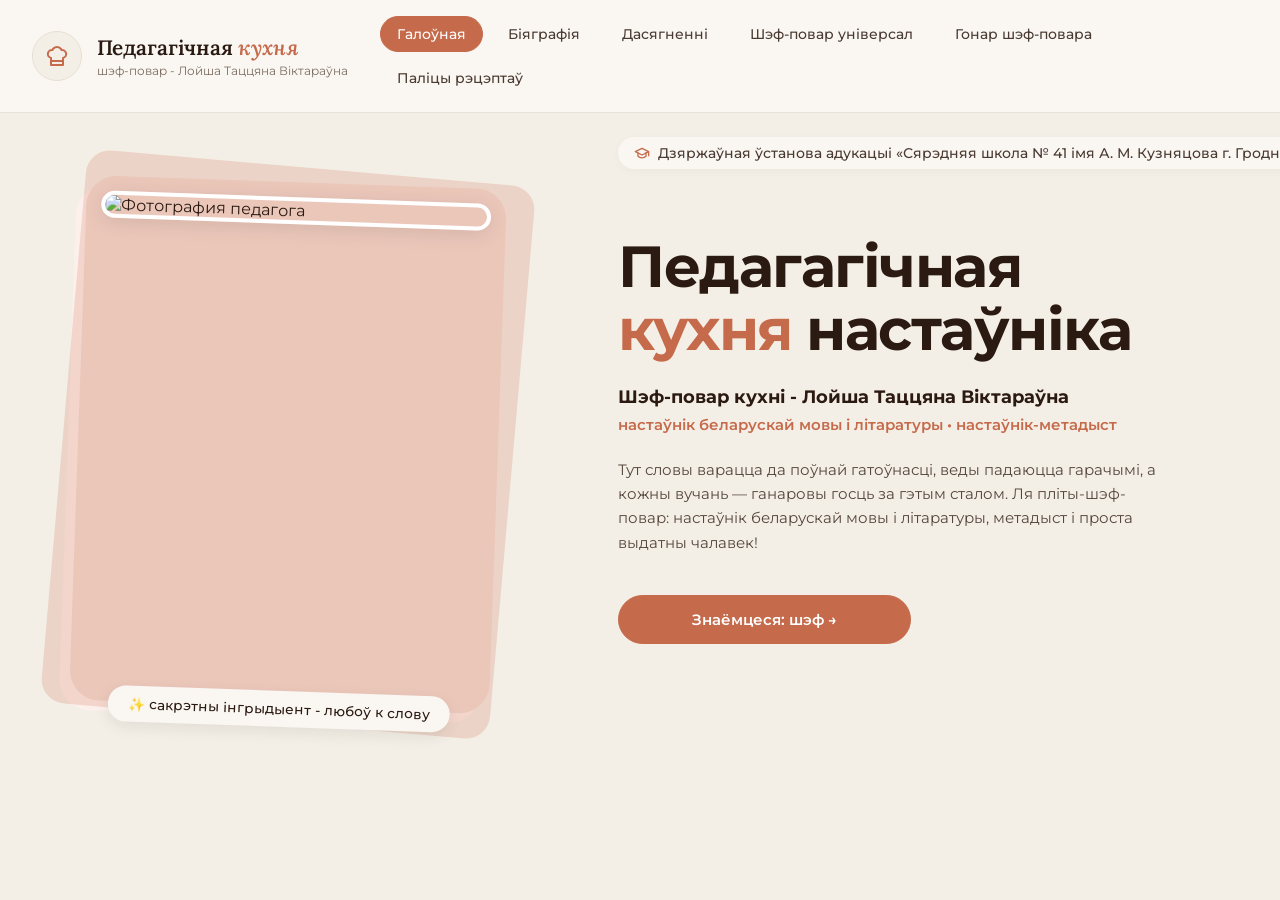
==== index.html @ 25e2b558 "Add files via upload" ====
<!DOCTYPE html>
<html lang="be">

<head>
    <meta charset="UTF-8">
    <meta name="viewport" content="width=device-width, initial-scale=1.0">
    <title>Педагагічная кухня</title>
    <link rel="stylesheet" href="style.css">
</head>

<body>

    <div class="box">

        <!-- Шапка -->
        <header class="top">
            <div class="name">
                <!-- Блок логотипа и заголовка -->
                <div class="brand">
                    <div class="logo-icon">
                        <svg width="24" height="24" viewBox="0 0 24 24" fill="none" stroke="#c56a4b" stroke-width="2"
                            stroke-linecap="round" stroke-linejoin="round">
                            <path
                                d="M6 13.87A4 4 0 0 1 7.41 6a5.11 5.11 0 0 1 1.05-1.54 5 5 0 0 1 7.08 0A5.11 5.11 0 0 1 16.59 6 4 4 0 0 1 18 13.87V21H6Z">
                            </path>
                            <line x1="6" y1="17" x2="18" y2="17"></line>
                        </svg>
                    </div>
                    <div class="title-block">
                        <h1 class="main-title">Педагагічная <span class="red">кухня</span></h1>
                        <p class="subtitle">шэф-повар - Лойша Таццяна Віктараўна</p>
                    </div>
                </div>

                <!-- Навигационное меню -->
                <nav class="links">
                    <a href="index.html" class="active">Галоўная</a>
                    <a href="biography.html">Біяграфія</a>
                    <a href="achieve.html">Дасягненні</a>
                    <a href="nakirunki.html">Шэф-повар унiверсал</a>
                    <a href="students.html">Гонар шэф-повара</a>
                    <a href="library.html">Палiцы рэцэптаў</a>
                </nav>
            </div>
        </header>

        <!-- Левая зона с фото -->
        <div class="left">
            <div class="photo-wrap">
                <img src="img/teacher.jpg" alt="Фотография педагога" class="teacher">
                <div class="photo-badge">✨ сакрэтны інгрыдыент - любоў к слову</div>
            </div>
        </div>

        <!-- Правая зона с контентом -->
        <div class="right">

             <div class="school-badge">
                <svg width="16" height="16" viewBox="0 0 24 24" fill="none" stroke="#c56a4b" stroke-width="2"
                    stroke-linecap="round" stroke-linejoin="round">
                    <path d="M22 10v6M2 10l10-5 10 5-10 5z" />
                    <path d="M6 12v5c3 3 9 3 12 0v-5" />
                </svg>
                Дзяржаўная ўстанова адукацыі «Сярэдняя школа № 41 імя А. М. Кузняцова г. Гродна»
            </div>
<!-- 
            Плашка со школой
            <div class="school-badge"> -->
                <!-- <svg width="16" height="16" viewBox="0 0 24 24" fill="none" stroke="#c56a4b" stroke-width="2"
                    stroke-linecap="round" stroke-linejoin="round">
                    <path d="M22 10v6M2 10l10-5 10 5-10 5z" />
                    <path d="M6 12v5c3 3 9 3 12 0v-5" />
                </svg> -->
                <!-- «Сярэдняя школа № 41 імя А. М. Кузняцова г. Гродна»
            </div> -->

            <!-- Главный заголовок -->
            <h1 class="hero-title">
                Педагагічная<br>
                <span class="hero-red">кухня</span> настаўніка
            </h1>

            <!-- Подзаголовки -->
            <h2 class="hero-subtitle">Шэф-повар кухні - Лойша Таццяна Віктараўна</h2>
            <p class="hero-desc">настаўнік беларускай мовы i лiтаратуры • настаўнік-метадыст</p>

            <!-- Основной текст -->
            <p class="hero-text">
                Тут словы варацца да поўнай гатоўнасці, веды падаюцца гарачымі, а кожны вучань — ганаровы госць за гэтым
                сталом. Ля пліты-шэф-повар: настаўнік беларускай мовы і літаратуры, метадыст і проста выдатны чалавек!

            </p>

            <!-- Блок с кнопками (Сетка 2x2) -->
            <div class="hero-buttons">
                <!-- Первый ряд -->
                <a href="biography.html" class="btn btn-primary">Знаёмцеся: шэф &rarr;</a>

                <!-- <a href="achieve.html" class="btn btn-outline">
                    <svg width="18" height="18" viewBox="0 0 24 24" fill="none" stroke="currentColor" stroke-width="2"
                        stroke-linecap="round" stroke-linejoin="round">
                        <path d="M12 2v20M17 5H9.5a3.5 3.5 0 0 0 0 7h5a3.5 3.5 0 0 1 0 7H6" />
                    </svg>
                    Рецепты успеха
                </a>

                Второй ряд
                <a href="students.html" class="btn btn-outline">
                    <svg width="18" height="18" viewBox="0 0 24 24" fill="none" stroke="currentColor" stroke-width="2"
                        stroke-linecap="round" stroke-linejoin="round">
                        <path d="M3 2v7c0 1.1.9 2 2 2h4a2 2 0 0 0 2-2V2" />
                        <path d="M7 2v20" />
                        <path d="M21 15V2v0a5 5 0 0 0-5 5v6c0 1.1.9 2 2 2h3Zm0 0v7" />
                    </svg>
                    Фирменные блюда
                </a>

                <a href="#" class="btn btn-outline">
                    <svg width="18" height="18" viewBox="0 0 24 24" fill="none" stroke="currentColor" stroke-width="2"
                        stroke-linecap="round" stroke-linejoin="round">
                        <path d="M4 19.5A2.5 2.5 0 0 1 6.5 17H20" />
                        <path d="M6.5 2H20v20H6.5A2.5 2.5 0 0 1 4 19.5v-15A2.5 2.5 0 0 1 6.5 2z" />
                    </svg>
                    Полки рецептов
                </a>
            </div> -->

            </div>

        </div>
        <script src="script.js"></script>
</body>

</html>
---- style.css ----
/* Подключение шрифтов (Lora для заголовков с засечками, Montserrat для основного текста) */
@import url('https://fonts.googleapis.com/css2?family=Lora:ital,wght@0,400..700;1,400..700&family=Montserrat:ital,wght@0,400..800;1,400..800&display=swap');

/* ===== Базовое ===== */
*,
*::before,
*::after {
    box-sizing: border-box;
}

html,
body {
    margin: 0;
    height: 100%;
    background-color: #f4efe6;
    font-family: 'Montserrat', system-ui, -apple-system, sans-serif;
    color: #2b1a12;
    -webkit-user-select: none;
    -moz-user-select: none;
    -ms-user-select: none;
    user-select: none;
}

/* Запрет перетаскивания картинок */
img {
    -webkit-user-drag: none;
}

/* ===== Сетка ===== */
.box {
    min-height: 100vh;
    display: grid;
    grid-template-columns: 45% 55%;
    grid-template-rows: auto 1fr;
    grid-template-areas:
        "top   top"
        "left  right";
    gap: 10px;
}

/* ===== Шапка ===== */
.top {
    grid-area: top;
    color: #2b1a12;
    position: relative;
    z-index: 1000;
    display: flex;
    align-items: center;
    background-color: #faf7f2;
    padding: 0 2rem;
    box-shadow: 0 1px 0 rgba(0, 0, 0, 0.05);
}

.name {
    display: flex;
    align-items: center;
    justify-content: space-between;
    width: 100%;
    gap: 2rem;
    flex-wrap: nowrap;
    padding: 1rem 0;
}

/* --- Ссылка на логотип (кликабельная) --- */
.brand-link {
    text-decoration: none;
    color: inherit;
    transition: opacity 0.2s ease;
    display: inline-block;
}

.brand-link:hover {
    opacity: 0.8;
}

/* --- Логотип и текст в шапке --- */
.brand {
    display: flex;
    align-items: center;
    gap: 15px;
}

.logo-icon {
    width: 50px;
    height: 50px;
    background-color: #f4efe6;
    border-radius: 50%;
    display: flex;
    align-items: center;
    justify-content: center;
    border: 1px solid #e8dfd1;
}

.title-block {
    display: flex;
    flex-direction: column;
    gap: 2px;
}

.main-title {
    margin: 0;
    font-family: 'Lora', serif;
    font-size: 1.3rem;
    font-weight: 600;
    color: #2b1a12;
    white-space: nowrap;
}

.red {
    color: #c56a4b;
    font-style: italic;
}

.subtitle {
    margin: 0;
    font-family: 'Montserrat', sans-serif;
    font-size: 0.75rem;
    color: #7a6b61;
    white-space: nowrap;
}

/* ===== Навигация ===== */
.links {
    display: flex;
    flex-wrap: wrap;
    gap: 0.5rem;
    align-items: center;
}

.links a {
    color: #4a3b32;
    text-decoration: none;
    white-space: nowrap;
    font-size: 0.9rem;
    font-weight: 500;
    padding: 8px 16px;
    border-radius: 30px;
    border: 1px solid transparent;
    transition: all 0.2s ease-in-out;
}

.links a:hover {
    background-color: #f1e6db;
    color: #c56a4b;
    border-color: #c56a4b;
}

.links a.active {
    background-color: #c56a4b;
    color: #ffffff;
    border-color: #c56a4b;
}

/* ===== Левая зона с фото (Главная) ===== */
.left {
    grid-area: left;
    padding: 20px 40px;
    display: flex;
    align-items: flex-start;
    justify-content: center;
    overflow: visible;
}

.photo-wrap {
    position: relative;
    width: 100%;
    max-width: 420px;
    aspect-ratio: 4 / 5;
    margin-top: 40px;
    cursor: pointer;
}

.photo-wrap::before {
    content: "";
    position: absolute;
    inset: -15px;
    background-color: rgba(197, 106, 75, 0.2);
    border-radius: 24px;
    transform: rotate(3deg);
    z-index: 0;
    transition: transform 0.3s ease;
}

.teacher {
    display: block;
    width: 100%;
    height: 100%;
    object-fit: cover;
    border-radius: 24px;
    position: relative;
    z-index: 1;
    box-shadow: 0 10px 30px rgba(0, 0, 0, 0.1);
    transition: transform 0.3s ease, box-shadow 0.3s ease;
}

.photo-wrap:hover .teacher {
    transform: scale(1.03) translateY(-5px);
    box-shadow: 0 15px 35px rgba(0, 0, 0, 0.15);
}

.photo-wrap:hover::before {
    transform: rotate(6deg) scale(1.02);
}

.photo-badge {
    position: absolute;
    bottom: -20px;
    left: 50%;
    transform: translateX(-50%);
    background: #faf7f2;
    padding: 10px 20px;
    border-radius: 30px;
    font-size: 0.85rem;
    font-weight: 500;
    color: #2b1a12;
    box-shadow: 0 5px 15px rgba(0, 0, 0, 0.08);
    white-space: nowrap;
    z-index: 2;
    transition: transform 0.3s ease;
}

.photo-wrap:hover .photo-badge {
    transform: translateX(-50%) translateY(3px);
}

/* ===== Правая зона (Контент главной) ===== */
.right {
    grid-area: right;
    padding: 15px 4rem 40px 2rem;
    /* Бейджики поднимутся выше */
    display: flex;
    flex-direction: column;
    justify-content: flex-start;
}

.school-badge {
    display: inline-flex;
    align-items: center;
    gap: 8px;
    background-color: #faf7f2;
    padding: 8px 16px;
    border-radius: 30px;
    font-size: 0.85rem;
    font-weight: 500;
    color: #4a3b32;
    margin-bottom: 1rem;
    /* Уменьшили отступ */
    box-shadow: 0 2px 10px rgba(0, 0, 0, 0.03);
    width: max-content;
}

.hero-title {
    font-family: 'Montserrat', sans-serif;
    font-size: clamp(2.5rem, 4.5vw, 4rem);
    font-weight: 700;
    line-height: 1.1;
    color: #2b1a12;
    margin: 50px 0 1.5rem 0;
    /* <-- Заголовок опустится на 50px вниз */
    letter-spacing: -1.5px;
}

.hero-red {
    color: #c56a4b;
}

.hero-subtitle {
    font-family: 'Montserrat', sans-serif;
    font-size: 1.1rem;
    font-weight: 700;
    color: #2b1a12;
    margin: 0 0 0.5rem 0;
}

.hero-desc {
    font-family: 'Montserrat', sans-serif;
    font-size: 0.95rem;
    font-weight: 600;
    color: #c56a4b;
    margin: 0 0 1.5rem 0;
}

.hero-text {
    font-family: 'Montserrat', sans-serif;
    font-size: 0.95rem;
    font-weight: 400;
    color: #55463d;
    line-height: 1.6;
    margin: 0 0 2.5rem 0;
    max-width: 90%;
}

.hero-buttons {
    display: grid;
    grid-template-columns: 1fr 1fr;
    gap: 15px;
    max-width: 600px;
}

.btn {
    display: inline-flex;
    align-items: center;
    justify-content: center;
    gap: 10px;
    padding: 14px 20px;
    border-radius: 30px;
    font-family: 'Montserrat', sans-serif;
    font-size: 0.95rem;
    font-weight: 600;
    text-decoration: none;
    transition: all 0.2s ease;
    text-align: center;
}

.btn-primary {
    background-color: #c56a4b;
    color: #ffffff;
    border: 1px solid #c56a4b;
}

.btn-primary:hover {
    background-color: #a8583c;
    border-color: #a8583c;
}

.btn-outline {
    background-color: transparent;
    color: #2b1a12;
    border: 1px solid #2b1a12;
}

.btn-outline:hover {
    background-color: rgba(43, 26, 18, 0.05);
}

/* ========================================= */
/* ===== СТИЛИ ДЛЯ СТРАНИЦЫ БИОГРАФИИ ===== */
/* ========================================= */

.bio-main {
    grid-column: 1 / -1;
    padding: 40px 10%;
    display: flex;
    flex-direction: column;
    align-items: center;
}

.bio-header {
    text-align: center;
    max-width: 800px;
    margin-bottom: 3rem;
}

.bio-title {
    font-family: 'Lora', serif;
    font-size: clamp(2.5rem, 5vw, 4rem);
    font-weight: 700;
    color: #2b1a12;
    margin: 0 0 1rem 0;
}

.bio-intro {
    font-family: 'Montserrat', sans-serif;
    font-size: 1.05rem;
    color: #55463d;
    line-height: 1.6;
    margin: 0;
}

.bio-intro p {
    margin: 0 0 0.5rem 0;
}

.bio-grid {
    display: grid;
    grid-template-columns: 350px 1fr;
    gap: 3rem;
    width: 100%;
    max-width: 1100px;
    align-items: start;
    margin-bottom: 2rem;
}

.bio-left {
    display: flex;
    flex-direction: column;
    gap: 2rem;
}

/* Опускаем фото вниз в биографии */
.bio-photo {
    margin-top: 60px !important;
    /* Сдвиг фото вниз */
    max-width: 100% !important;
}

.bio-right {
    display: flex;
    flex-direction: column;
}

/* ========================================= */
/* ===== БЛОК "ЗАПИСКИ ШЕФА" СО СКРЕПКОЙ ===== */
/* ========================================= */

.bio-quote {
    background-color: #faf7f2;
    border: 1px solid #e8dfd1;
    border-radius: 20px;
    padding: 40px 30px 30px 30px;
    box-shadow: 0 5px 15px rgba(0, 0, 0, 0.03);
    position: relative;
    margin-top: 25px;
}

/* Скрепка */
.bio-quote::before {
    content: "";
    position: absolute;
    top: -25px;
    /* Положение по вертикали */
    left: 15px;
    /* Положение по горизонтали */
    width: 45px;
    /* Размер скрепки */
    height: 45px;

    /* SVG-иконка скрепки (цвет #c56a4b) */
    background-image: url("data:image/svg+xml,%3Csvg xmlns='http://www.w3.org/2000/svg' viewBox='0 0 24 24' fill='none' stroke='%23c56a4b' stroke-width='2' stroke-linecap='round' stroke-linejoin='round'%3E%3Cpath d='M21.44 11.05l-9.19 9.19a6 6 0 0 1-8.49-8.49l9.19-9.19a4 4 0 0 1 5.66 5.66l-9.2 9.19a2 2 0 0 1-2.83-2.83l8.49-8.48'/%3E%3C/svg%3E");
    background-repeat: no-repeat;
    background-position: center;
    background-size: contain;

    /* Легкая тень для объема */
    filter: drop-shadow(0 4px 6px rgba(0, 0, 0, 0.15));

    z-index: 2;
}

.bio-quote .quote-title {
    display: flex;
    align-items: center;
    gap: 8px;
    font-family: 'Montserrat', sans-serif;
    font-size: 0.8rem;
    font-weight: 700;
    color: #c56a4b;
    text-transform: uppercase;
    letter-spacing: 0.5px;
    margin-bottom: 15px;
}

.bio-quote .quote-text {
    font-family: 'Montserrat', sans-serif;
    font-size: 0.95rem;
    color: #55463d;
    line-height: 1.7;
    font-style: italic;
}

.bio-quote .quote-text p {
    margin: 0 0 1rem 0;
}

.bio-quote .quote-text p:last-child {
    margin-bottom: 0;
}

/* ========================================= */
/* ===== БЛОК: ОБРАЗОВАНИЕ (НА ВСЮ ШИРИНУ) === */
/* ========================================= */

.education-section {
    width: 100%;
    max-width: 1100px;
    margin-bottom: 2rem;
}

.education-card {
    background-color: #faf7f2;
    border: 1px solid #e8dfd1;
    border-radius: 20px;
    padding: 30px;
    box-shadow: 0 5px 15px rgba(0, 0, 0, 0.03);
}

.edu-title {
    display: flex;
    align-items: center;
    gap: 10px;
    font-family: 'Lora', serif;
    font-size: 1.3rem;
    font-weight: 700;
    color: #2b1a12;
    margin-bottom: 25px;
}

/* Контейнер для таймлайна */
.timeline-horizontal {
    display: grid;
    grid-template-columns: repeat(4, 1fr);
    gap: 20px;
    position: relative;
}

/* Линия таймлайна */
.timeline-horizontal::before {
    content: "";
    position: absolute;
    top: 8px;
    /* Центр кружка */
    left: 8px;
    right: 8px;
    height: 2px;
    background-color: #e8dfd1;
    z-index: 0;
}

.tl-h-item {
    display: flex;
    flex-direction: column;
    position: relative;
    z-index: 1;
}

/* Обертка для кружка и года */
.tl-h-top {
    display: flex;
    align-items: center;
    gap: 0;
    margin-bottom: 15px;
    height: 20px;
}

/* Кружочек */
.tl-h-dot {
    width: 16px;
    height: 16px;
    background-color: #faf7f2;
    border: 3px solid #c56a4b;
    border-radius: 50%;
    flex-shrink: 0;
    position: relative;
    z-index: 2;
}

/* Год */
.tl-h-year {
    font-family: 'Montserrat', sans-serif;
    font-size: 0.9rem;
    font-weight: 700;
    color: #c56a4b;
    line-height: 1;
    background-color: #faf7f2;
    /* Фон перекрывает линию */
    padding: 0 4px;
    position: relative;
    z-index: 2;
}

.tl-h-content {
    /* Текст под кружком */
}

.tl-h-title {
    font-family: 'Montserrat', sans-serif;
    font-size: 0.9rem;
    font-weight: 700;
    color: #2b1a12;
    margin: 0 0 5px 0;
    line-height: 1.3;
}

.tl-h-text {
    font-family: 'Montserrat', sans-serif;
    font-size: 0.8rem;
    color: #7a6b61;
    margin: 0;
    line-height: 1.5;
}

/* ========================================= */
/* ===== СТИЛИ ДЛЯ БЛОКА "ИНГРЕДИЕНТЫ" ===== */
/* ========================================= */

.ingredients-section {
    width: 100%;
    max-width: 1100px;
    margin-top: 2rem;
    padding-top: 3rem;
    border-top: 1px solid #e8dfd1;
    display: flex;
    flex-direction: column;
    align-items: center;
}

.ingredients-header {
    text-align: center;
    margin-bottom: 2.5rem;
}

.ingredients-title {
    font-family: 'Lora', serif;
    font-size: 2.5rem;
    font-weight: 700;
    color: #2b1a12;
    margin: 0 0 1rem 0;
}

.ingredients-intro {
    font-family: 'Montserrat', sans-serif;
    font-size: 1.05rem;
    color: #55463d;
    line-height: 1.6;
    max-width: 800px;
    margin: 0 auto;
}

.ingredients-grid {
    display: grid;
    grid-template-columns: 1fr 1fr;
    gap: 20px;
    width: 100%;
}

.ingredient-card {
    background-color: #faf7f2;
    border: 1px solid #e8dfd1;
    border-radius: 20px;
    padding: 30px;
    box-shadow: 0 5px 20px rgba(0, 0, 0, 0.02);
    position: relative;
    display: flex;
    flex-direction: column;
}

.ing-header {
    display: flex;
    justify-content: space-between;
    align-items: flex-start;
    margin-bottom: 1.5rem;
}

.ing-icon {
    font-size: 2rem;
    line-height: 1;
}

.ing-num {
    font-family: 'Montserrat', sans-serif;
    font-size: 0.85rem;
    font-weight: 700;
    color: #c56a4b;
}

.ing-name {
    font-family: 'Montserrat', sans-serif;
    font-size: 1.3rem;
    font-weight: 700;
    color: #2b1a12;
    margin: 0 0 0.3rem 0;
}

.ing-sub {
    font-family: 'Montserrat', sans-serif;
    font-size: 0.75rem;
    font-weight: 700;
    color: #c56a4b;
    text-transform: uppercase;
    letter-spacing: 0.5px;
    margin: 0 0 1rem 0;
}

.ing-text {
    font-family: 'Montserrat', sans-serif;
    font-size: 0.95rem;
    color: #55463d;
    line-height: 1.6;
    margin: 0;
}

/* ========================================= */
/* ===== ГАЛЕРЕЯ ДОСТИЖЕНИЙ (КОЛЛАЖ) ===== */
/* ========================================= */

.achieve-gallery {
    display: grid;
    grid-template-columns: 1fr 1fr;
    /* Две колонки */
    gap: 0;
    /* Убираем отступы, чтобы фото были вплотную */

    /* УМЕНЬШИЛИ МАКСИМАЛЬНУЮ ШИРИНУ, чтобы фотки не были гигантскими */
    width: 100%;
    max-width: 550px;

    margin-top: 2rem;

    /* Прижимаем к правому краю */
    align-self: flex-end;
    margin-left: auto;
    margin-right: 0;

    /* Скругляем углы самого коллажа */
    border-radius: 24px;
    overflow: hidden;

    box-shadow: 0 10px 30px rgba(0, 0, 0, 0.1);
}

.achieve-item {
    position: relative;
    cursor: pointer;
    overflow: hidden;
    /* Задаем пропорции ячейки (квадрат) */
    aspect-ratio: 1 / 1;
}

.achieve-img {
    display: block;
    width: 100%;
    height: 100%;

    /* Заполняем ячейку и привязываем к верху (чтобы не резало голову) */
    object-fit: cover;
    object-position: top center;

    transition: transform 0.4s ease;
}

/* Эффект при наведении */
.achieve-item:hover .achieve-img {
    transform: scale(1.15);
}

/* ========================================= */
/* ===== КНОПКА "НАВЕРХ" ===== */
/* ========================================= */

.scroll-top-btn {
    position: fixed;
    bottom: 40px;
    right: 40px;
    width: 50px;
    height: 50px;
    background-color: #c56a4b;
    color: #ffffff;
    border: none;
    border-radius: 50%;
    cursor: pointer;
    display: flex;
    align-items: center;
    justify-content: center;
    box-shadow: 0 4px 15px rgba(197, 106, 75, 0.4);
    transition: all 0.3s ease;
    z-index: 1000;
}

.scroll-top-btn:hover {
    background-color: #a8583c;
    transform: translateY(-5px);
    box-shadow: 0 6px 20px rgba(197, 106, 75, 0.6);
}

/* ========================================= */
/* ===== АДАПТИВ (ДЛЯ ВСЕГО САЙТА) ===== */
/* ========================================= */

@media (max-width: 1024px) {
    .right {
        padding: 30px 2rem;
    }

    .photo-badge {
        white-space: normal;
        text-align: center;
        width: 90%;
    }
}

@media (max-width: 900px) {
    .box {
        grid-template-columns: 1fr;
        grid-template-rows: auto auto auto;
        grid-template-areas:
            "top"
            "left"
            "right";
    }

    .left {
        padding: 20px;
    }

    .right {
        padding: 20px;
    }

    .hero-title {
        text-align: center;
    }

    .school-badge {
        margin: 0 auto 2rem auto;
    }

    .hero-subtitle,
    .hero-desc,
    .hero-text {
        text-align: center;
    }

    .hero-text {
        max-width: 100%;
    }

    .hero-buttons {
        margin: 0 auto;
        width: 100%;
    }

    .bio-grid {
        grid-template-columns: 1fr;
    }

    .bio-left {
        max-width: 400px;
        margin: 0 auto;
    }

    .bio-photo {
        margin-top: 20px !important;
    }

    .bio-main {
        padding: 20px;
    }

    /* На планшетах коллаж центрируем */
    .achieve-gallery {
        margin: 0 auto;
        max-width: 100%;
        /* Разрешаем чуть больше на планшетах */
    }
}

@media (max-width: 800px) {
    .name {
        flex-direction: column;
        align-items: flex-start;
        gap: 1rem;
        padding: 1rem 0;
    }

    .links {
        justify-content: flex-start;
    }
}

@media (max-width: 768px) {
    .ingredients-grid {
        grid-template-columns: 1fr;
    }

    .ingredients-title {
        font-size: 2rem;
    }

    /* Таймлайн в 2 колонки, линию убираем */
    .timeline-horizontal {
        grid-template-columns: 1fr 1fr;
        gap: 30px 20px;
    }

    .timeline-horizontal::before {
        display: none;
    }

    .scroll-top-btn {
        bottom: 20px;
        right: 20px;
        width: 45px;
        height: 45px;
    }
}

@media (max-width: 700px) {
    .top {
        padding: 0 1rem;
    }

    .main-title {
        font-size: 1.1rem;
    }

    .subtitle {
        white-space: normal;
    }

    .links a {
        font-size: 0.85rem;
        padding: 6px 14px;
    }
}

@media (max-width: 600px) {
    .hero-buttons {
        grid-template-columns: 1fr;
    }

    /* Таймлайн в один столбик */
    .timeline-horizontal {
        grid-template-columns: 1fr;
    }

    /* Коллаж в одну колонку (все 4 фото друг под другом) */
    .achieve-gallery {
        grid-template-columns: 1fr;
    }
}

/* ========================================= */
/* ===== СТРАНИЦА ДОСТИЖЕНИЙ ===== */
/* ========================================= */

.achieve-main {
    grid-column: 1 / -1;
    padding: 40px 10%;
    display: grid;
    grid-template-columns: 1fr 1fr;
    /* Две колонки */
    gap: 4rem;
    align-items: start;
    max-width: 1400px;
    margin: 0 auto;
    width: 100%;
}

/* --- Левая колонка (Текст и фильтры) --- */
.achieve-left {
    position: sticky;
    top: 40px;
    /* Текст прилипает при скролле */
}

.filter-buttons {
    display: flex;
    flex-wrap: wrap;
    gap: 10px;
    margin-top: 2rem;
}

.filter-btn {
    background-color: #faf7f2;
    border: 1px solid #e8dfd1;
    color: #4a3b32;
    padding: 10px 20px;
    border-radius: 30px;
    font-family: 'Montserrat', sans-serif;
    font-size: 0.95rem;
    font-weight: 500;
    cursor: pointer;
    transition: all 0.2s ease;
}

.filter-btn:hover {
    border-color: #c56a4b;
    color: #c56a4b;
}

.filter-btn.active {
    background-color: #c56a4b;
    color: #ffffff;
    border-color: #c56a4b;
}

/* --- Правая колонка (Вертикальный таймлайн) --- */
.achieve-right {
    position: relative;
    padding-left: 20px;
}

/* Пунктирная линия */
.achieve-right::before {
    content: "";
    position: absolute;
    top: 20px;
    bottom: 20px;
    left: 45px;
    /* Выравнивание по центру иконок */
    width: 2px;
    background-image: linear-gradient(to bottom, #c56a4b 50%, transparent 50%);
    background-size: 2px 10px;
    /* Длина штриха и пробела */
    background-repeat: repeat-y;
    z-index: 0;
}

/* Элемент таймлайна */
.vt-item {
    display: flex;
    gap: 20px;
    margin-bottom: 2rem;
    position: relative;
    z-index: 1;
}

/* Иконка в кружке */
.vt-icon {
    width: 50px;
    height: 50px;
    background-color: #faf7f2;
    border: 2px solid #c56a4b;
    border-radius: 50%;
    display: flex;
    align-items: center;
    justify-content: center;
    flex-shrink: 0;
    box-shadow: 0 0 0 6px #f4efe6;
    /* Маскируем линию под иконкой */
}

/* Карточка */
.vt-card {
    background-color: #faf7f2;
    border: 1px solid #e8dfd1;
    border-radius: 16px;
    padding: 20px 25px;
    box-shadow: 0 5px 15px rgba(0, 0, 0, 0.03);
    width: 100%;
}

.vt-header {
    display: flex;
    align-items: center;
    gap: 10px;
    margin-bottom: 10px;
}

.vt-year {
    font-family: 'Montserrat', sans-serif;
    font-size: 1rem;
    font-weight: 700;
    color: #c56a4b;
}

.vt-tag {
    background-color: rgba(197, 106, 75, 0.15);
    /* Светлый фон для тега */
    color: #c56a4b;
    font-family: 'Montserrat', sans-serif;
    font-size: 0.7rem;
    font-weight: 700;
    padding: 4px 10px;
    border-radius: 20px;
    text-transform: uppercase;
    letter-spacing: 0.5px;
}

.vt-title {
    font-family: 'Montserrat', sans-serif;
    font-size: 1.1rem;
    font-weight: 700;
    color: #2b1a12;
    margin: 0 0 8px 0;
    line-height: 1.3;
}

.vt-text {
    font-family: 'Montserrat', sans-serif;
    font-size: 0.9rem;
    color: #55463d;
    line-height: 1.5;
    margin: 0;
}

/* Адаптив для страницы достижений */
@media (max-width: 900px) {
    .achieve-main {
        grid-template-columns: 1fr;
        /* В одну колонку на планшетах */
        gap: 2rem;
    }

    .achieve-left {
        position: static;
    }
}

/* ========================================= */
/* ===== СТРАНИЦА ДОСТИЖЕНИЙ ===== */
/* ========================================= */

.achieve-main {
    grid-column: 1 / -1;
    padding: 40px 10%;
    display: grid;
    grid-template-columns: 1fr 1fr;
    /* Две колонки */
    gap: 4rem;
    align-items: start;
    max-width: 1400px;
    margin: 0 auto;
    width: 100%;
}

/* --- Левая колонка (Текст, фильтры, фото) --- */
.achieve-left {
    display: flex;
    flex-direction: column;
    gap: 2rem;
}

/* Настройка коллажа (чтобы не был гигантским) */
.achieve-left .achieve-gallery {
    max-width: 500px;
    /* Уменьшаем ширину фотографий */
    margin: 0;
    align-self: flex-start;
}

/* --- Правая колонка (Вертикальный таймлайн) --- */
.achieve-right {
    position: relative;
    padding-left: 20px;
}

/* Пунктирная линия */
.achieve-right::before {
    content: "";
    position: absolute;
    top: 20px;
    bottom: 20px;
    left: 45px;
    /* Выравнивание по центру иконок */
    width: 2px;
    background-image: linear-gradient(to bottom, #c56a4b 50%, transparent 50%);
    background-size: 2px 10px;
    background-repeat: repeat-y;
    z-index: 0;
}

/* Элемент таймлайна */
.vt-item {
    display: flex;
    gap: 20px;
    margin-bottom: 2rem;
    position: relative;
    z-index: 1;
}

/* Иконка в кружке */
.vt-icon {
    width: 50px;
    height: 50px;
    background-color: #faf7f2;
    border: 2px solid #c56a4b;
    border-radius: 50%;
    display: flex;
    align-items: center;
    justify-content: center;
    flex-shrink: 0;
    box-shadow: 0 0 0 6px #f4efe6;
    /* Маскируем линию под иконкой */
}

/* Карточка */
.vt-card {
    background-color: #faf7f2;
    border: 1px solid #e8dfd1;
    border-radius: 16px;
    padding: 20px 25px;
    box-shadow: 0 5px 15px rgba(0, 0, 0, 0.03);
    width: 100%;
}

.vt-header {
    display: flex;
    align-items: center;
    gap: 10px;
    margin-bottom: 10px;
}

.vt-year {
    font-family: 'Montserrat', sans-serif;
    font-size: 1rem;
    font-weight: 700;
    color: #c56a4b;
}

.vt-tag {
    background-color: rgba(197, 106, 75, 0.15);
    /* Светлый фон для тега */
    color: #c56a4b;
    font-family: 'Montserrat', sans-serif;
    font-size: 0.7rem;
    font-weight: 700;
    padding: 4px 10px;
    border-radius: 20px;
    text-transform: uppercase;
    letter-spacing: 0.5px;
}

.vt-title {
    font-family: 'Montserrat', sans-serif;
    font-size: 1.1rem;
    font-weight: 700;
    color: #2b1a12;
    margin: 0 0 8px 0;
    line-height: 1.3;
}

.vt-text {
    font-family: 'Montserrat', sans-serif;
    font-size: 0.9rem;
    color: #55463d;
    line-height: 1.5;
    margin: 0;
}

/* Адаптив */
@media (max-width: 900px) {
    .achieve-main {
        grid-template-columns: 1fr;
        /* В одну колонку на планшетах */
        gap: 3rem;
    }
}

/* ===== Стили для анимации фильтрации ===== */
.vt-item {
    transition: opacity 0.3s ease, transform 0.3s ease;
}

.filter-btn {
    cursor: pointer;
    transition: all 0.2s ease;
}

/* Чтобы при клике не оставался синий фокус в браузере */
.filter-btn:focus {
    outline: none;
}

/* ========================================= */
/* ===== АККОРДЕОН В ТАЙМЛАЙНЕ (РАСКРЫТИЕ) ===== */
/* ========================================= */

/* Делаем карточку кликабельной (курсор-рука) */
.vt-card {
    cursor: pointer;
    transition: all 0.3s ease;
}

/* Сама карточка при наведении чуть выделяется */
.vt-card:hover {
    box-shadow: 0 8px 25px rgba(0, 0, 0, 0.06);
}

/* Скрытый текст по умолчанию */
.vt-extra-text {
    max-height: 0;
    overflow: hidden;
    opacity: 0;
    transition: max-height 0.4s ease, opacity 0.4s ease, margin 0.4s ease;
}

.vt-extra-text p {
    margin: 0;
    padding-top: 15px;
    border-top: 1px dashed #e8dfd1;
    /* Пунктирная линия, как на скрине */
    font-family: 'Montserrat', sans-serif;
    font-size: 0.9rem;
    color: #7a6b61;
    line-height: 1.6;
}

/* Состояние, когда карточка открыта */
.vt-card.expanded {
    background-color: #ffffff;
    /* Чуть светлее фон, чтобы выделить активную */
    border-color: #c56a4b;
    /* Терракотовая рамка */
}

/* Показываем скрытый текст */
.vt-card.expanded .vt-extra-text {
    max-height: 200px;
    /* Достаточно, чтобы влез текст */
    opacity: 1;
    margin-top: 15px;
}

/* Анимация для фильтров (чтобы элементы плавно исчезали) */
.vt-item {
    transition: opacity 0.3s ease, transform 0.3s ease;
}

/* ========================================= */
/* ===== СТРАНИЦА ВЫПУСКНИКОВ ===== */
/* ========================================= */

.students-main {
    grid-column: 1 / -1;
    padding: 40px 10%;
    display: flex;
    flex-direction: column;
    align-items: center;
    max-width: 1200px;
    margin: 0 auto;
}

/* Сетка карточек (4 колонки) */
.students-grid {
    display: grid;
    grid-template-columns: repeat(4, 1fr);
    gap: 20px;
    width: 100%;
}

/* Сама карточка */
.student-card {
    background-color: #faf7f2;
    border: 1px solid #e8dfd1;
    border-radius: 16px;
    padding: 30px 20px;
    text-align: center;
    position: relative;
    box-shadow: 0 5px 15px rgba(0, 0, 0, 0.02);
    transition: transform 0.3s ease, box-shadow 0.3s ease;
    display: flex;
    flex-direction: column;
    align-items: center;
}

.student-card:hover {
    transform: translateY(-5px);
    box-shadow: 0 10px 25px rgba(0, 0, 0, 0.08);
}

/* Кружок с инициалами */
.student-avatar {
    width: 70px;
    height: 70px;
    border-radius: 50%;
    color: #ffffff;
    font-family: 'Lora', serif;
    font-size: 1.6rem;
    font-weight: 700;
    display: flex;
    align-items: center;
    justify-content: center;
    margin-bottom: 15px;
}

/* Иконка в правом верхнем углу */
.student-badge {
    position: absolute;
    top: 15px;
    right: 15px;
    width: 32px;
    height: 32px;
    background-color: #f4efe6;
    border-radius: 50%;
    display: flex;
    align-items: center;
    justify-content: center;
    border: 1px solid #e8dfd1;
}

/* Имя */
.student-name {
    font-family: 'Montserrat', sans-serif;
    font-size: 1.1rem;
    font-weight: 700;
    color: #2b1a12;
    margin: 0 0 10px 0;
}

/* Описание */
.student-desc {
    font-family: 'Montserrat', sans-serif;
    font-size: 0.85rem;
    color: #55463d;
    line-height: 1.5;
    margin: 0 0 20px 0;
    flex-grow: 1;
    /* Чтобы год всегда был внизу */
}

/* Год */
.student-year {
    background-color: #e8dfd1;
    color: #2b1a12;
    font-family: 'Montserrat', sans-serif;
    font-size: 0.8rem;
    font-weight: 600;
    padding: 4px 12px;
    border-radius: 20px;
}

/* Адаптив для выпускников */
@media (max-width: 1024px) {
    .students-grid {
        grid-template-columns: repeat(2, 1fr);
    }
}

@media (max-width: 600px) {
    .students-grid {
        grid-template-columns: 1fr;
    }
}

/* ========================================= */
/* ===== СТРАНИЦА ВЫПУСКНИКОВ (С ФЛИПОМ) ===== */
/* ========================================= */

.students-main {
    grid-column: 1 / -1;
    padding: 40px 10%;
    display: flex;
    flex-direction: column;
    align-items: center;
    max-width: 1200px;
    margin: 0 auto;
    width: 100%;
}

.students-grid {
    display: grid;
    grid-template-columns: repeat(4, 1fr);
    gap: 20px;
    width: 100%;
}

/* Обертка карточки (для 3D-эффекта) */
.student-card-wrap {
    perspective: 1000px;
    /* Задает глубину сцены */
    cursor: pointer;
    height: 320px;
    /* Фиксированная высота, чтобы карточки не прыгали */
}

/* Внутренний контейнер, который будет переворачиваться */
.student-card-inner {
    position: relative;
    width: 100%;
    height: 100%;
    transition: transform 0.6s;
    transform-style: preserve-3d;
    /* Сохраняет 3D-пространство для сторон */
}

/* Сам эффект переворота при наведении */
.student-card-wrap:hover .student-card-inner {
    transform: rotateY(180deg);
}

/* Общие стили для обеих сторон (лицо и изнанка) */
.student-card-front,
.student-card-back {
    position: absolute;
    width: 100%;
    height: 100%;
    backface-visibility: hidden;
    /* Скрывает обратную сторону, когда она не видна */
    border-radius: 16px;
    box-shadow: 0 5px 15px rgba(0, 0, 0, 0.02);
    border: 1px solid #e8dfd1;
    padding: 30px 20px;
    display: flex;
    flex-direction: column;
    align-items: center;
    text-align: center;
}

/* --- Лицевая сторона --- */
.student-card-front {
    background-color: #faf7f2;
    z-index: 2;
    /* Лицо спереди */
}

/* --- Обратная сторона --- */
.student-card-back {
    background-color: #2b1a12;
    /* Темный фон для контраста */
    color: #ffffff;
    transform: rotateY(180deg);
    /* Изнанка уже повернута */
    justify-content: center;
}

/* Стили для контента на изнанке */
.back-title {
    font-family: 'Lora', serif;
    font-size: 1.2rem;
    color: #c56a4b;
    margin: 0 0 10px 0;
}

.back-text {
    font-family: 'Montserrat', sans-serif;
    font-size: 0.9rem;
    line-height: 1.5;
    color: #d1c7bd;
    margin: 0;
}

/* --- Стили контента на лицевой стороне (Аватар, Имя, Год) --- */
.student-avatar {
    width: 70px;
    height: 70px;
    border-radius: 50%;
    color: #ffffff;
    font-family: 'Lora', serif;
    font-size: 1.6rem;
    font-weight: 700;
    display: flex;
    align-items: center;
    justify-content: center;
    margin-bottom: 15px;
}

.student-badge {
    position: absolute;
    top: 15px;
    right: 15px;
    width: 32px;
    height: 32px;
    background-color: #f4efe6;
    border-radius: 50%;
    display: flex;
    align-items: center;
    justify-content: center;
    border: 1px solid #e8dfd1;
}

.student-name {
    font-family: 'Montserrat', sans-serif;
    font-size: 1.1rem;
    font-weight: 700;
    color: #2b1a12;
    margin: 0 0 10px 0;
}

.student-desc {
    font-family: 'Montserrat', sans-serif;
    font-size: 0.85rem;
    color: #55463d;
    line-height: 1.5;
    margin: 0 0 20px 0;
    flex-grow: 1;
}

.student-year {
    background-color: #e8dfd1;
    color: #2b1a12;
    font-family: 'Montserrat', sans-serif;
    font-size: 0.8rem;
    font-weight: 600;
    padding: 4px 12px;
    border-radius: 20px;
}

/* Адаптив для выпускников */
@media (max-width: 1024px) {
    .students-grid {
        grid-template-columns: repeat(2, 1fr);
    }
}

@media (max-width: 600px) {
    .students-grid {
        grid-template-columns: 1fr;
    }
}

/* ===== Плавная анимация фильтрации выпускников ===== */
.student-card-wrap {
    transition: opacity 0.3s ease, transform 0.3s ease;
}

/* ===== ТАЙМЛАЙН (ОДНА КОЛОНКА) ===== */

.achieve-right {
    position: relative;
    padding-left: 20px;
}

/* Пунктирная линия */
.timeline-line-bg {
    position: absolute;
    top: 20px;
    bottom: 20px;
    left: 45px;
    width: 2px;
    background-image: linear-gradient(to bottom, #c56a4b 50%, transparent 50%);
    background-size: 2px 10px;
    background-repeat: repeat-y;
    z-index: 0;
}

/* Сплошная линия (анимация) */
.timeline-line-active {
    position: absolute;
    top: 20px;
    left: 45px;
    width: 2px;
    height: 0;
    background-color: #c56a4b;
    z-index: 0;
    transition: height 0.1s ease-out;
}

/* Карточка и иконка */
.vt-item {
    display: flex;
    gap: 20px;
    margin-bottom: 2rem;
    position: relative;
    z-index: 1;
}

.vt-icon {
    width: 50px;
    height: 50px;
    background-color: #c56a4b;
    /* Терракотовый фон */
    border: 4px solid #f4efe6;
    /* Светлая обводка */
    border-radius: 50%;
    display: flex;
    align-items: center;
    justify-content: center;
    flex-shrink: 0;
    box-shadow: 0 0 0 4px #faf7f2;
    /* Маскируем линию под иконкой */
    z-index: 2;
}

.vt-card {
    background-color: #faf7f2;
    border: 1px solid #e8dfd1;
    border-radius: 16px;
    padding: 20px 25px;
    box-shadow: 0 5px 15px rgba(0, 0, 0, 0.03);
    width: 100%;
    cursor: pointer;
    transition: all 0.3s ease;
}

/* Иконки в карточках должны быть белыми (мы задали stroke="#faf7f2" в HTML) */

/* ===== Кнопки фильтрации ===== */
.filter-buttons {
    display: flex;
    flex-wrap: nowrap;
    /* Запрещаем перенос на новую строку */
    gap: 8px;
    /* Уменьшаем расстояние между кнопками */
    margin-top: 2rem;
}

.filter-btn {
    background-color: #faf7f2;
    border: 1px solid #e8dfd1;
    color: #4a3b32;
    padding: 8px 14px;
    /* Уменьшаем внутренние отступы */
    border-radius: 30px;
    font-family: 'Montserrat', sans-serif;
    font-size: 0.8rem;
    /* Уменьшаем размер шрифта */
    font-weight: 500;
    cursor: pointer;
    transition: all 0.2s ease;
    white-space: nowrap;
    /* Текст внутри кнопки не будет переноситься */
}

.filter-btn:hover {
    border-color: #c56a4b;
    color: #c56a4b;
}

.filter-btn.active {
    background-color: #c56a4b;
    color: #ffffff;
    border-color: #c56a4b;
}

/* ========================================= */
/* ===== СТРАНИЦА БИБЛИОТЕКИ ===== */
/* ========================================= */

.library-main {
    grid-column: 1 / -1;
    /* Растягиваем на всю ширину */
    padding: 40px 10%;
    max-width: 1400px;
    margin: 0 auto;
    width: 100%;
    display: flex;
    flex-direction: column;
    align-items: center;
}

.library-header {
    text-align: center;
    max-width: 900px;
    margin-bottom: 3rem;
}

.library-badge {
    display: inline-block;
    background-color: #f1e6db;
    color: #c56a4b;
    font-size: 0.75rem;
    font-weight: 700;
    padding: 6px 16px;
    border-radius: 30px;
    margin-bottom: 1rem;
    letter-spacing: 1px;
}

.library-title {
    font-family: 'Lora', serif;
    font-size: clamp(2.5rem, 5vw, 4rem);
    font-weight: 700;
    color: #2b1a12;
    margin: 0 0 1rem 0;
}

.library-desc {
    font-family: 'Montserrat', sans-serif;
    font-size: 1.05rem;
    color: #55463d;
    line-height: 1.6;
    margin: 0;
}

/* Фильтры и поиск */
.library-controls {
    display: flex;
    justify-content: space-between;
    align-items: center;
    width: 100%;
    margin-bottom: 2.5rem;
    flex-wrap: wrap;
    gap: 20px;
}

.library-filters {
    display: flex;
    flex-wrap: wrap;
    gap: 10px;
}

.library-search {
    display: flex;
    align-items: center;
    background-color: #faf7f2;
    border: 1px solid #e8dfd1;
    border-radius: 30px;
    padding: 10px 20px;
    width: 100%;
    max-width: 350px;
}

.library-search svg {
    margin-right: 10px;
}

.library-search input {
    border: none;
    background: transparent;
    font-family: 'Montserrat', sans-serif;
    font-size: 0.95rem;
    color: #2b1a12;
    width: 100%;
    outline: none;
}

.library-search input::placeholder {
    color: #a8998e;
}

/* Сетка карточек */
.library-grid {
    display: grid;
    grid-template-columns: repeat(auto-fill, minmax(320px, 1fr));
    gap: 25px;
    width: 100%;
}

/* Карточка */
.library-card {
    background-color: #faf7f2;
    border: 1px solid #e8dfd1;
    border-radius: 20px;
    padding: 30px;
    display: flex;
    flex-direction: column;
    transition: all 0.3s ease;
    box-shadow: 0 5px 15px rgba(0, 0, 0, 0.02);
    position: relative;
}

.library-card:hover {
    transform: translateY(-5px);
    box-shadow: 0 10px 30px rgba(0, 0, 0, 0.06);
}

/* Теги (PDF, DOC, PPT) */
.card-tag {
    align-self: flex-start;
    padding: 6px 14px;
    border-radius: 8px;
    font-family: 'Montserrat', sans-serif;
    font-size: 0.75rem;
    font-weight: 800;
    letter-spacing: 1px;
    margin-bottom: 20px;
    color: #fff;
}

.tag-pdf {
    background-color: #c56a4b;
}

/* Терракотовый */
.tag-doc {
    background-color: #7d9574;
}

/* Оливковый */
.tag-ppt {
    background-color: #d4a373;
}

/* Золотистый */
.tag-video {
    background-color: #4a5568;
}

/* Темно-серый */

/* Заголовок и текст карточки */
.card-title {
    font-family: 'Montserrat', sans-serif;
    font-size: 1.15rem;
    font-weight: 700;
    color: #2b1a12;
    margin: 0 0 12px 0;
    line-height: 1.4;
}

.card-desc {
    font-family: 'Montserrat', sans-serif;
    font-size: 0.9rem;
    color: #7a6b61;
    line-height: 1.5;
    margin: 0 0 25px 0;
    flex-grow: 1;
    /* Прижимает футер к низу */
}

/* Подвал карточки (Год, размер) */
.card-footer {
    display: flex;
    align-items: center;
    gap: 8px;
    font-family: 'Montserrat', sans-serif;
    font-size: 0.85rem;
    color: #a8998e;
    margin-top: auto;
}

.card-year {
    font-weight: 600;
}

.card-dot {
    font-size: 1.2rem;
    line-height: 0;
}

/* Адаптив для мобильных */
@media (max-width: 768px) {
    .library-controls {
        flex-direction: column;
        align-items: flex-start;
    }

    .library-search {
        max-width: 100%;
    }
}

/* ========================================= */
/* ===== ВИДЕО КАРТОЧКИ И ПЛЕЕР ===== */
/* ========================================= */

/* Карточка видео */
.video-card {
    padding: 0;
    /* Убираем отступы, так как превью должно быть на всю ширину */
    overflow: hidden;
    cursor: pointer;
}

/* Превью видео (верхняя часть) */
.video-preview {
    background-color: #b56b51;
    /* Терракотовый фон как на скрине */
    height: 180px;
    position: relative;
    display: flex;
    align-items: center;
    justify-content: center;
}

/* Кнопка Play */
.play-btn {
    width: 50px;
    height: 50px;
    background-color: #faf7f2;
    border-radius: 50%;
    display: flex;
    align-items: center;
    justify-content: center;
    transition: transform 0.2s ease;
}

.play-btn svg {
    margin-left: 4px;
    /* Чуть сдвигаем треугольник вправо для оптического центра */
}

.video-card:hover .play-btn {
    transform: scale(1.1);
}

/* Время видео в углу */
.video-time {
    position: absolute;
    top: 15px;
    right: 15px;
    background-color: rgba(0, 0, 0, 0.5);
    color: #fff;
    font-family: 'Montserrat', sans-serif;
    font-size: 0.75rem;
    font-weight: 700;
    padding: 4px 10px;
    border-radius: 10px;
}

/* Название на превью */
.video-preview-title {
    position: absolute;
    bottom: 15px;
    left: 20px;
    color: #fff;
    font-family: 'Montserrat', sans-serif;
    font-size: 1.1rem;
    font-weight: 700;
}

/* Контент внутри карточки */
.video-card-content {
    padding: 25px;
    display: flex;
    flex-direction: column;
    flex-grow: 1;
}

.video-card-content .card-title {
    font-size: 1.15rem;
}

/* Кнопка "Смотреть" */
.btn-watch {
    background-color: #e8dfd1;
    color: #2b1a12;
    border: none;
    padding: 8px 20px;
    border-radius: 20px;
    font-family: 'Montserrat', sans-serif;
    font-weight: 600;
    font-size: 0.9rem;
    cursor: pointer;
    transition: background-color 0.2s ease;
    margin-top: 10px;
}

.video-card:hover .btn-watch {
    background-color: #d8cdbc;
}

/* --- Модальное окно (Попап) --- */
.video-modal {
    display: none;
    position: fixed;
    top: 0;
    left: 0;
    width: 100%;
    height: 100%;
    background-color: rgba(43, 26, 18, 0.85);
    /* Темное затемнение */
    z-index: 9999;
    justify-content: center;
    align-items: center;
}

.video-modal.active {
    display: flex;
}

.video-modal-content {
    background-color: #faf7f2;
    width: 90%;
    max-width: 900px;
    border-radius: 20px;
    position: relative;
    box-shadow: 0 20px 50px rgba(0, 0, 0, 0.5);
    padding-bottom: 20px;
}

/* Кнопка закрытия (крестик) */
.close-video {
    position: absolute;
    top: -15px;
    right: -15px;
    width: 40px;
    height: 40px;
    background-color: #faf7f2;
    border: 2px solid #c56a4b;
    border-radius: 50%;
    font-size: 24px;
    font-weight: bold;
    color: #c56a4b;
    cursor: pointer;
    display: flex;
    align-items: center;
    justify-content: center;
    transition: all 0.2s ease;
    z-index: 10;
}

.close-video:hover {
    background-color: #c56a4b;
    color: #fff;
}

/* Контейнер для видео 16:9 */
.video-wrapper {
    width: 100%;
    aspect-ratio: 16 / 9;
    background-color: #000;
    border-radius: 20px 20px 0 0;
    overflow: hidden;
}

.video-wrapper video {
    width: 100%;
    height: 100%;
    display: block;
}

.modal-title {
    text-align: center;
    font-family: 'Lora', serif;
    font-size: 1.8rem;
    color: #2b1a12;
    margin: 20px 0 0 0;
}

/* ========================================= */
/* ===== КНОПКИ СКАЧИВАНИЯ И ЧТЕНИЯ ===== */
/* ========================================= */

/* Обновляем подвал карточки, чтобы кнопка была справа */
.library-card .card-footer {
    display: flex;
    justify-content: space-between;
    /* Год слева, кнопка справа */
    align-items: center;
    margin-top: auto;
    padding-top: 15px;
    border-top: 1px dashed #e8dfd1;
    /* Легкая линия-разделитель */
}

.meta-info {
    display: flex;
    align-items: center;
    gap: 8px;
    font-family: 'Montserrat', sans-serif;
    font-size: 0.85rem;
    color: #a8998e;
}

/* Общие стили для кнопок в карточках */
.btn-download,
.btn-read,
.btn-watch {
    display: inline-block;
    background-color: #e8dfd1;
    color: #2b1a12;
    text-decoration: none;
    padding: 8px 16px;
    border-radius: 20px;
    font-family: 'Montserrat', sans-serif;
    font-weight: 600;
    font-size: 0.8rem;
    cursor: pointer;
    border: none;
    transition: all 0.2s ease;
}

/* Наведение на кнопки */
.btn-download:hover,
.btn-read:hover,
.btn-watch:hover {
    background-color: #d8cdbc;
    color: #c56a4b;
}

/* Если у вас кнопка "Смотреть" для видео (перенесена в футер) */
.video-card-content .card-footer {
    border-top: none;
    /* Убираем линию для видео карточек, если она не нужна */
    padding-top: 0;
}

/* ========================================= */
/* ===== МОДАЛЬНОЕ ОКНО ДЛЯ INSTAGRAM ===== */
/* ========================================= */

.video-modal {
    display: none;
    position: fixed;
    top: 0;
    left: 0;
    width: 100%;
    height: 100%;
    background-color: rgba(43, 26, 18, 0.9);
    /* Темное затемнение */
    z-index: 9999;
    justify-content: center;
    align-items: center;
}

.video-modal.active {
    display: flex;
}

/* Карточка попапа */
.video-modal-content {
    background-color: #faf7f2;
    width: 100%;
    max-width: 420px;
    /* Ограничиваем ширину для вертикального видео */
    height: 90vh;
    /* Занимает почти всю высоту экрана */
    max-height: 800px;
    border-radius: 20px;
    position: relative;
    box-shadow: 0 20px 50px rgba(0, 0, 0, 0.5);
    display: flex;
    flex-direction: column;
    overflow: hidden;
}

/* Кнопка закрытия (крестик) */
.close-video {
    position: absolute;
    top: 15px;
    right: 15px;
    width: 36px;
    height: 36px;
    background-color: rgba(255, 255, 255, 0.9);
    border: none;
    border-radius: 50%;
    font-size: 22px;
    font-weight: bold;
    color: #2b1a12;
    cursor: pointer;
    display: flex;
    align-items: center;
    justify-content: center;
    transition: all 0.2s ease;
    z-index: 10;
    box-shadow: 0 2px 10px rgba(0, 0, 0, 0.2);
}

.close-video:hover {
    background-color: #c56a4b;
    color: #fff;
}

/* Обертка для iframe */
.video-wrapper {
    width: 100%;
    flex-grow: 1;
    /* Занимает всё свободное место */
    background-color: #000;
    position: relative;
    overflow: hidden;
}

.video-wrapper iframe {
    position: absolute;
    top: 0;
    left: 0;
    width: 100%;
    height: 100%;
    border: none;
}

/* Заголовок под видео */
.modal-title {
    text-align: center;
    font-family: 'Lora', serif;
    font-size: 1.2rem;
    color: #2b1a12;
    margin: 0;
    padding: 15px 20px;
    background-color: #faf7f2;
    border-top: 1px solid #e8dfd1;
}

/* ========================================= */
/* ===== ПЛАШКА 100 ВИДЕО ===== */
/* ========================================= */

.video-banner {
    display: flex;
    justify-content: space-between;
    align-items: center;
    background: linear-gradient(135deg, #c56a4b, #a8583c);
    /* Терракотовый градиент */
    border-radius: 20px;
    padding: 25px 40px;
    margin-bottom: 3rem;
    cursor: pointer;
    box-shadow: 0 10px 30px rgba(197, 106, 75, 0.3);
    transition: transform 0.3s ease, box-shadow 0.3s ease;
    width: 100%;
}

.video-banner:hover {
    transform: translateY(-3px);
    box-shadow: 0 15px 40px rgba(197, 106, 75, 0.5);
}

.video-banner-content {
    color: #fff;
}

.video-banner-title {
    font-family: 'Lora', serif;
    font-size: 1.8rem;
    margin: 0 0 5px 0;
}

.video-banner-desc {
    font-family: 'Montserrat', sans-serif;
    font-size: 1rem;
    margin: 0;
    opacity: 0.9;
}

.video-banner-play {
    background-color: #faf7f2;
    color: #c56a4b;
    width: 60px;
    height: 60px;
    border-radius: 50%;
    display: flex;
    align-items: center;
    justify-content: center;
    padding-left: 4px;
    /* Центрируем треугольник */
    flex-shrink: 0;
    transition: transform 0.3s ease;
}

.video-banner:hover .video-banner-play {
    transform: scale(1.1);
}

/* ========================================= */
/* ===== МОДАЛЬНОЕ ОКНО ГАЛЕРЕИ ===== */
/* ========================================= */

.gallery-modal-content {
    background-color: #f4efe6;
    /* Цвет фона сайта */
    width: 90%;
    max-width: 1200px;
    height: 90vh;
    border-radius: 20px;
    position: relative;
    display: flex;
    flex-direction: column;
    box-shadow: 0 20px 50px rgba(0, 0, 0, 0.5);
    overflow: hidden;
}

.gallery-grid {
    display: grid;
    grid-template-columns: repeat(auto-fill, minmax(150px, 1fr));
    gap: 15px;
    padding: 30px;
    overflow-y: auto;
    /* Прокрутка, если видео много */
}

.gallery-item {
    background-color: #fff;
    border-radius: 12px;
    padding: 20px 10px;
    display: flex;
    flex-direction: column;
    align-items: center;
    justify-content: center;
    cursor: pointer;
    border: 1px solid #e8dfd1;
    transition: all 0.2s ease;
}

.gallery-item:hover {
    background-color: #faf7f2;
    border-color: #c56a4b;
    transform: translateY(-3px);
    box-shadow: 0 5px 15px rgba(0, 0, 0, 0.05);
}

.gallery-item-play {
    width: 40px;
    height: 40px;
    background-color: rgba(197, 106, 75, 0.1);
    border-radius: 50%;
    display: flex;
    align-items: center;
    justify-content: center;
    margin-bottom: 10px;
    padding-left: 2px;
}

.gallery-item-num {
    font-family: 'Lora', serif;
    font-size: 1.5rem;
    font-weight: 700;
    color: #2b1a12;
}

.gallery-item-title {
    font-family: 'Montserrat', sans-serif;
    font-size: 0.8rem;
    color: #7a6b61;
    margin: 5px 0 0 0;
    text-align: center;
}

/* Закрытие модалки галереи */
.gallery-modal .close-video {
    top: 20px;
    right: 20px;
}

/* Скроллбар для галереи */
.gallery-grid::-webkit-scrollbar {
    width: 8px;
}

.gallery-grid::-webkit-scrollbar-track {
    background: #f4efe6;
}

.gallery-grid::-webkit-scrollbar-thumb {
    background: #c56a4b;
    border-radius: 10px;
}

/* ========================================= */
/* ===== ПЛАШКА 100 ВИДЕО ===== */
/* ========================================= */

.video-banner {
    display: flex;
    justify-content: space-between;
    align-items: center;
    background: linear-gradient(135deg, #c56a4b, #a8583c);
    border-radius: 20px;
    padding: 25px 40px;
    margin-bottom: 3rem;
    cursor: pointer;
    box-shadow: 0 10px 30px rgba(197, 106, 75, 0.3);
    transition: transform 0.3s ease, box-shadow 0.3s ease;
    width: 100%;
}

.video-banner:hover {
    transform: translateY(-3px);
    box-shadow: 0 15px 40px rgba(197, 106, 75, 0.5);
}

.video-banner-content {
    color: #fff;
}

.video-banner-title {
    font-family: 'Lora', serif;
    font-size: 1.8rem;
    margin: 0 0 5px 0;
}

.video-banner-desc {
    font-family: 'Montserrat', sans-serif;
    font-size: 1rem;
    margin: 0;
    opacity: 0.9;
}

.video-banner-play {
    background-color: #faf7f2;
    color: #c56a4b;
    width: 60px;
    height: 60px;
    border-radius: 50%;
    display: flex;
    align-items: center;
    justify-content: center;
    padding-left: 4px;
    flex-shrink: 0;
    transition: transform 0.3s ease;
}

.video-banner:hover .video-banner-play {
    transform: scale(1.1);
}

/* ========================================= */
/* ===== МОДАЛЬНОЕ ОКНО ГАЛЕРЕИ ===== */
/* ========================================= */

.gallery-modal-content {
    background-color: #f4efe6;
    width: 90%;
    max-width: 1200px;
    height: 90vh;
    border-radius: 20px;
    position: relative;
    display: flex;
    flex-direction: column;
    box-shadow: 0 20px 50px rgba(0, 0, 0, 0.5);
    overflow: hidden;
}

.gallery-grid {
    display: grid;
    grid-template-columns: repeat(auto-fill, minmax(150px, 1fr));
    gap: 15px;
    padding: 30px;
    overflow-y: auto;
}

.gallery-item {
    background-color: #fff;
    border-radius: 12px;
    padding: 20px 10px;
    display: flex;
    flex-direction: column;
    align-items: center;
    justify-content: center;
    cursor: pointer;
    border: 1px solid #e8dfd1;
    transition: all 0.2s ease;
}

.gallery-item:hover {
    background-color: #faf7f2;
    border-color: #c56a4b;
    transform: translateY(-3px);
    box-shadow: 0 5px 15px rgba(0, 0, 0, 0.05);
}

.gallery-item-play {
    width: 40px;
    height: 40px;
    background-color: rgba(197, 106, 75, 0.1);
    border-radius: 50%;
    display: flex;
    align-items: center;
    justify-content: center;
    margin-bottom: 10px;
    padding-left: 2px;
}

.gallery-item-num {
    font-family: 'Lora', serif;
    font-size: 1.5rem;
    font-weight: 700;
    color: #2b1a12;
}

.gallery-item-title {
    font-family: 'Montserrat', sans-serif;
    font-size: 0.8rem;
    color: #7a6b61;
    margin: 5px 0 0 0;
    text-align: center;
}

/* ========================================= */
/* ===== ПЛЕЕР ПОВЕРХ ГАЛЕРЕИ ===== */
/* ========================================= */

/* Этот класс нужен, чтобы плеер был выше по z-index, чем галерея */
.video-player-overlay {
    z-index: 10000;
    /* Больше, чем у галереи (9999) */
}

/* Скроллбар для галереи */
.gallery-grid::-webkit-scrollbar {
    width: 8px;
}

.gallery-grid::-webkit-scrollbar-track {
    background: #f4efe6;
}

.gallery-grid::-webkit-scrollbar-thumb {
    background: #c56a4b;
    border-radius: 10px;
}

/* ========================================= */
/* ===== ОБНОВЛЕННЫЕ КАРТОЧКИ ВЫПУСКНИКОВ ===== */
/* ========================================= */

.student-card-wrap {
    perspective: 1000px;
    cursor: pointer;
    height: 400px;
    /* Увеличили высоту, чтобы влезло больше текста на обороте */
}

.student-card-inner {
    position: relative;
    width: 100%;
    height: 100%;
    transition: transform 0.6s;
    transform-style: preserve-3d;
}

.student-card-wrap:hover .student-card-inner {
    transform: rotateY(180deg);
}

.student-card-front,
.student-card-back {
    position: absolute;
    width: 100%;
    height: 100%;
    backface-visibility: hidden;
    border-radius: 16px;
    border: 1px solid #e8dfd1;
    overflow: hidden;
    box-shadow: 0 5px 15px rgba(0, 0, 0, 0.05);
}

/* ЛИЦЕВАЯ СТОРОНА (ФОТО) */
.student-card-front {
    background-size: cover;
    background-position: center top;
    /* Центрируем по верху, чтобы не обрезало голову */
    background-color: #2b1a12;
    position: relative;
}

/* Затемнение снизу для читаемости текста */
.front-overlay {
    position: absolute;
    bottom: 0;
    left: 0;
    width: 100%;
    height: 60%;
    background: linear-gradient(to top, rgba(0, 0, 0, 0.8), transparent);
    z-index: 1;
}

.front-content {
    position: absolute;
    bottom: 20px;
    left: 20px;
    right: 20px;
    z-index: 2;
    text-align: left;
}

.front-content .student-name {
    font-family: 'Lora', serif;
    font-size: 1.5rem;
    margin: 0 0 10px 0;
    text-shadow: 1px 1px 3px rgba(0, 0, 0, 0.8);
}

.front-content .student-year {
    display: inline-block;
    padding: 6px 14px;
    border-radius: 20px;
    font-family: 'Montserrat', sans-serif;
    font-size: 0.8rem;
    font-weight: 700;
}

/* ОБРАТНАЯ СТОРОНА (ТЕКСТ) */
.student-card-back {
    background-color: #faf7f2;
    transform: rotateY(180deg);
    display: flex;
    flex-direction: column;
    padding: 25px;
}

.student-card-back .back-title {
    font-family: 'Lora', serif;
    font-size: 1.3rem;
    color: #c56a4b;
    margin: 0 0 15px 0;
    text-align: center;
    flex-shrink: 0;
}

/* Скролл для длинного текста */
.back-scroll {
    overflow-y: auto;
    flex-grow: 1;
    padding-right: 5px;
}

/* Красивый скроллбар */
.back-scroll::-webkit-scrollbar {
    width: 4px;
}

.back-scroll::-webkit-scrollbar-track {
    background: #e8dfd1;
    border-radius: 4px;
}

.back-scroll::-webkit-scrollbar-thumb {
    background: #c56a4b;
    border-radius: 4px;
}

.student-card-back .back-text {
    font-family: 'Montserrat', sans-serif;
    font-size: 0.85rem;
    color: #55463d;
    line-height: 1.6;
    margin: 0;
    text-align: justify;
}

/* ========================================= */
/* ===== КАРТОЧКИ ВЫПУСКНИКОВ (ФОТО + ТЕКСТ) ===== */
/* ========================================= */

.student-card-wrap {
    perspective: 1000px;
    cursor: pointer;
    height: 420px;
    /* Высота карточки */
}

.student-card-inner {
    position: relative;
    width: 100%;
    height: 100%;
    transition: transform 0.6s;
    transform-style: preserve-3d;
}

.student-card-wrap:hover .student-card-inner {
    transform: rotateY(180deg);
}

.student-card-front,
.student-card-back {
    position: absolute;
    width: 100%;
    height: 100%;
    backface-visibility: hidden;
    border-radius: 16px;
    border: 1px solid #e8dfd1;
    overflow: hidden;
    box-shadow: 0 5px 15px rgba(0, 0, 0, 0.05);
}

/* ЛИЦЕВАЯ СТОРОНА (ФОТО) */
.student-card-front {
    background-size: cover;
    background-position: center top;
    background-color: #2b1a12;
    position: relative;
}

/* Затемнение снизу для читаемости имени */
.front-overlay {
    position: absolute;
    bottom: 0;
    left: 0;
    width: 100%;
    height: 50%;
    background: linear-gradient(to top, rgba(0, 0, 0, 0.85), transparent);
    z-index: 1;
}

.front-content {
    position: absolute;
    bottom: 20px;
    left: 20px;
    right: 20px;
    z-index: 2;
    text-align: left;
}

.front-content .student-name {
    font-family: 'Lora', serif;
    font-size: 1.4rem;
    margin: 0 0 10px 0;
    text-shadow: 1px 1px 3px rgba(0, 0, 0, 0.8);
}

.front-content .student-year {
    display: inline-block;
    padding: 5px 12px;
    border-radius: 20px;
    font-family: 'Montserrat', sans-serif;
    font-size: 0.75rem;
    font-weight: 700;
    text-transform: uppercase;
    letter-spacing: 0.5px;
}

/* ОБРАТНАЯ СТОРОНА (ТЕКСТ) */
.student-card-back {
    background-color: #faf7f2;
    transform: rotateY(180deg);
    display: flex;
    flex-direction: column;
    padding: 25px;
}

.student-card-back .back-title {
    font-family: 'Lora', serif;
    font-size: 1.2rem;
    color: #c56a4b;
    margin: 0 0 15px 0;
    text-align: center;
    flex-shrink: 0;
}

/* Скролл для текста */
.back-scroll {
    overflow-y: auto;
    flex-grow: 1;
    padding-right: 5px;
}

/* Скрываем скроллбар, но оставляем возможность прокрутки */
.back-scroll::-webkit-scrollbar {
    width: 0px;
    background: transparent;
}

.back-scroll {
    scrollbar-width: none;
    -ms-overflow-style: none;
}

.student-card-back .back-text {
    font-family: 'Montserrat', sans-serif;
    font-size: 0.85rem;
    color: #55463d;
    line-height: 1.6;
    margin: 0;
    text-align: justify;
}

/* Отступ между абзацами */
.student-card-back .back-text+.back-text {
    margin-top: 10px;
}

/* ========================================= */
/* ===== СЕТКА И КАРТОЧКИ ВЫПУСКНИКОВ ===== */
/* ========================================= */

.students-grid {
    display: grid;
    /* Делаем карточки шире (минимум 320px), они будут растягиваться */
    grid-template-columns: repeat(auto-fill, minmax(320px, 1fr));
    gap: 30px;
    /* Увеличили отступ между карточками */
    width: 100%;
}

.student-card-wrap {
    perspective: 1000px;
    cursor: pointer;
    height: 450px;
    /* Фиксированная высота, чтобы все карточки были ровными */
    width: 100%;
}

.student-card-inner {
    position: relative;
    width: 100%;
    height: 100%;
    transition: transform 0.6s;
    transform-style: preserve-3d;
}

.student-card-wrap:hover .student-card-inner {
    transform: rotateY(180deg);
}

.student-card-front,
.student-card-back {
    position: absolute;
    width: 100%;
    height: 100%;
    backface-visibility: hidden;
    border-radius: 16px;
    border: 1px solid #e8dfd1;
    overflow: hidden;
    box-shadow: 0 5px 15px rgba(0, 0, 0, 0.05);
}

/* ЛИЦЕВАЯ СТОРОНА (ФОТО) */
.student-card-front {
    background-size: cover;
    background-position: center top;
    background-color: #2b1a12;
    position: relative;
}

.front-overlay {
    position: absolute;
    bottom: 0;
    left: 0;
    width: 100%;
    height: 50%;
    background: linear-gradient(to top, rgba(0, 0, 0, 0.85), transparent);
    z-index: 1;
}

.front-content {
    position: absolute;
    bottom: 20px;
    left: 20px;
    right: 20px;
    z-index: 2;
    text-align: left;
}

.front-content .student-name {
    font-family: 'Lora', serif;
    font-size: 1.5rem;
    margin: 0 0 10px 0;
    text-shadow: 1px 1px 3px rgba(0, 0, 0, 0.8);
}

.front-content .student-year {
    display: inline-block;
    padding: 5px 14px;
    border-radius: 20px;
    font-family: 'Montserrat', sans-serif;
    font-size: 0.8rem;
    font-weight: 700;
}

/* ОБРАТНАЯ СТОРОНА (ТЕКСТ) */
.student-card-back {
    background-color: #faf7f2;
    transform: rotateY(180deg);
    display: flex;
    flex-direction: column;
    padding: 30px;
    /* Увеличили отступы, чтобы текст дышал */
}

.student-card-back .back-title {
    font-family: 'Lora', serif;
    font-size: 1.4rem;
    color: #c56a4b;
    margin: 0 0 15px 0;
    text-align: center;
    flex-shrink: 0;
}

.back-scroll {
    overflow-y: auto;
    flex-grow: 1;
    padding-right: 10px;
    /* Отступ под скроллбар */
}

/* Скрываем скроллбар для красоты */
.back-scroll::-webkit-scrollbar {
    width: 4px;
}

.back-scroll::-webkit-scrollbar-track {
    background: #e8dfd1;
    border-radius: 4px;
}

.back-scroll::-webkit-scrollbar-thumb {
    background: #c56a4b;
    border-radius: 4px;
}

.back-scroll {
    scrollbar-width: thin;
    scrollbar-color: #c56a4b #e8dfd1;
}

.student-card-back .back-text {
    font-family: 'Montserrat', sans-serif;
    font-size: 0.9rem;
    /* Чуть увеличили шрифт */
    color: #55463d;
    line-height: 1.6;
    margin: 0;
    text-align: left;
    /* Выровняли по левому краю, как в документах */
}

.student-card-back .back-text+.back-text {
    margin-top: 12px;
}

/* Адаптив для мобильных */
@media (max-width: 768px) {
    .students-grid {
        grid-template-columns: 1fr;
        /* В одну колонку */
    }

    .student-card-wrap {
        height: 400px;
        /* Чуть ниже на телефонах */
    }
}

/* ========================================= */
/* ===== ЧИСТЫЙ ФИКС 3D-ПЕРЕВОРОТА КАРТОЧЕК ===== */
/* ========================================= */

/* 1. Контейнер должен строго держать 3D */
.student-card-wrap {
    perspective: 1500px;
    position: relative;
    width: 100%;
    height: 450px;
    display: block !important;
    /* Чтобы JS-фильтр не ломал сетку */
}

/* 2. Внутренняя часть, которая крутится */
.student-card-inner {
    position: relative;
    width: 100%;
    height: 100%;
    transition: transform 0.6s cubic-bezier(0.4, 0, 0.2, 1);
    transform-style: preserve-3d;
    -webkit-transform-style: preserve-3d;
    border-radius: 16px;
}

/* 3. Эффект при наведении */
.student-card-wrap:hover .student-card-inner {
    transform: rotateY(180deg);
}

/* 4. Обе стороны карточки: строго друг на друге */
.student-card-front,
.student-card-back {
    position: absolute;
    top: 0;
    left: 0;
    width: 100%;
    height: 100%;
    backface-visibility: hidden;
    -webkit-backface-visibility: hidden;
    border-radius: 16px;
    border: 1px solid #e8dfd1;
    box-shadow: 0 5px 15px rgba(0, 0, 0, 0.05);
    overflow: hidden;
    /* Возвращаем, но с фиксом ниже */
}

/* 5. Фикс скругления для Safari/Chrome (чтобы не ломался 3D) */
.student-card-front {
    -webkit-mask-image: -webkit-radial-gradient(white, black);
    background-size: cover;
    background-position: center top;
    background-color: #2b1a12;
    z-index: 2;
    /* Лицо всегда спереди */
}

/* 6. Фикс изнанки */
.student-card-back {
    background-color: #faf7f2;
    transform: rotateY(180deg);
    /* Жестко поворачиваем изнанку */
    display: flex;
    flex-direction: column;
    padding: 30px;
    z-index: 1;
}

/* 7. Убираем баг с затемнением и текстом */
.front-overlay {
    border-radius: 0 0 16px 16px;
}

.back-scroll {
    overflow-y: auto;
    flex-grow: 1;
    padding-right: 10px;
}


/* ========================================= */
/* ===== СТРАНИЦА "НАКІРУНКІ ДЗЕЙНАСЦІ" ===== */
/* ========================================= */

.nakirunki-main {
    grid-column: 1 / -1;
    padding: 40px 10%;
    max-width: 1400px;
    margin: 0 auto;
    width: 100%;
    display: flex;
    flex-direction: column;
    align-items: center;
}

.nakirunki-header {
    text-align: center;
    max-width: 900px;
    margin-bottom: 3rem;
}

.nakirunki-badge {
    display: inline-block;
    background-color: #f1e6db;
    color: #c56a4b;
    font-size: 0.75rem;
    font-weight: 700;
    padding: 6px 16px;
    border-radius: 30px;
    margin-bottom: 1rem;
    letter-spacing: 1px;
}

.nakirunki-title {
    font-family: 'Lora', serif;
    font-size: clamp(2.2rem, 4.5vw, 3.5rem);
    font-weight: 700;
    color: #2b1a12;
    margin: 0 0 1rem 0;
}

.nakirunki-intro {
    font-family: 'Montserrat', sans-serif;
    font-size: 1.05rem;
    color: #55463d;
    line-height: 1.6;
    margin: 0;
}

/* Раскладка: слева список, справа фото */
.nakirunki-layout {
    display: grid;
    grid-template-columns: 1fr 1fr;
    gap: 3rem;
    align-items: start;
    width: 100%;
    max-width: 1100px;
}

/* Левая колонка — список направлений */
.nakirunki-list-wrap {
    background-color: #faf7f2;
    border: 1px solid #e8dfd1;
    border-radius: 20px;
    padding: 30px 35px;
    box-shadow: 0 5px 20px rgba(0, 0, 0, 0.03);
}

.nakirunki-list {
    list-style: none;
    margin: 0;
    padding: 0;
}

.nakirunki-list li {
    position: relative;
    padding: 16px 0 16px 34px;
    font-family: 'Montserrat', sans-serif;
    font-size: 1.02rem;
    color: #4a3f39;
    line-height: 1.45;
    border-bottom: 1px dashed #e8dfd1;
    font-weight: 500;
}

.nakirunki-list li:last-child {
    border-bottom: none;
}

.nakirunki-list li::before {
    content: "";
    position: absolute;
    left: 0;
    top: 22px;
    width: 12px;
    height: 12px;
    border-radius: 50%;
    background-color: #c56a4b;
    box-shadow: 0 0 0 4px #f1e6db;
}

/* Правая колонка — фото */
.nakirunki-photo-wrap {
    position: sticky;
    top: 40px;
}

.nakirunki-photo {
    background-color: #faf7f2;
    border: 1px solid #e8dfd1;
    border-radius: 20px;
    padding: 12px;
    box-shadow: 0 10px 30px rgba(197, 106, 75, 0.1);
    overflow: hidden;
}

.nakirunki-photo img {
    display: block;
    width: 100%;
    height: auto;
    border-radius: 12px;
    object-fit: cover;
}

/* Плашка под фото (подпись) */
.nakirunki-photo-caption {
    text-align: center;
    font-family: 'Montserrat', sans-serif;
    font-size: 0.85rem;
    color: #7a6b61;
    margin-top: 12px;
    padding: 8px 0 4px;
    letter-spacing: 0.3px;
}

/* Адаптив */
@media (max-width: 900px) {
    .nakirunki-layout {
        grid-template-columns: 1fr;
        gap: 2rem;
    }

    .nakirunki-photo-wrap {
        position: static;
    }

    .nakirunki-main {
        padding: 20px;
    }

    .nakirunki-list-wrap {
        padding: 24px;
    }

    .nakirunki-list li {
        font-size: 0.95rem;
        padding: 14px 0 14px 30px;
    }

    .nakirunki-list li::before {
        top: 19px;
        width: 10px;
        height: 10px;
    }
}


/* ========================================= */
/* ===== СТРАНИЦА "НАКІРУНКІ ДЗЕЙНАСЦІ" ===== */
/* ========================================= */

.nakirunki-main {
    grid-column: 1 / -1;
    padding: 40px 10%;
    max-width: 1400px;
    margin: 0 auto;
    width: 100%;
    display: flex;
    flex-direction: column;
    align-items: center;
}

.nakirunki-header {
    text-align: center;
    max-width: 900px;
    margin-bottom: 3rem;
}

.nakirunki-badge {
    display: inline-block;
    background-color: #f1e6db;
    color: #c56a4b;
    font-size: 0.75rem;
    font-weight: 700;
    padding: 6px 16px;
    border-radius: 30px;
    margin-bottom: 1rem;
    letter-spacing: 1px;
}

.nakirunki-title {
    font-family: 'Lora', serif;
    font-size: clamp(2.2rem, 4.5vw, 3.5rem);
    font-weight: 700;
    color: #2b1a12;
    margin: 0;
}

/* Раскладка: слева список, справа фото */
.nakirunki-layout {
    display: grid;
    grid-template-columns: 1fr 1fr;
    gap: 3rem;
    align-items: start;
    width: 100%;
    max-width: 1100px;
}

/* Левая колонка — список направлений */
.nakirunki-list-wrap {
    background-color: #faf7f2;
    border: 1px solid #e8dfd1;
    border-radius: 20px;
    padding: 30px 35px;
    box-shadow: 0 5px 20px rgba(0, 0, 0, 0.03);
}

.nakirunki-list {
    list-style: none;
    margin: 0;
    padding: 0;
}

.nakirunki-list li {
    position: relative;
    padding: 16px 0 16px 34px;
    font-family: 'Montserrat', sans-serif;
    font-size: 1.02rem;
    color: #4a3f39;
    line-height: 1.45;
    border-bottom: 1px dashed #e8dfd1;
    font-weight: 500;
}

.nakirunki-list li:last-child {
    border-bottom: none;
}

.nakirunki-list li::before {
    content: "";
    position: absolute;
    left: 0;
    top: 22px;
    width: 12px;
    height: 12px;
    border-radius: 50%;
    background-color: #c56a4b;
    box-shadow: 0 0 0 4px #f1e6db;
}

/* Правая колонка — фото (оформление через .photo-wrap из основного CSS) */
.nakirunki-photo-wrap {
    display: flex;
    justify-content: center;
    position: sticky;
    top: 40px;
}

/* Адаптив */
@media (max-width: 900px) {
    .nakirunki-layout {
        grid-template-columns: 1fr;
        gap: 2rem;
    }

    .nakirunki-photo-wrap {
        position: static;
    }

    .nakirunki-main {
        padding: 20px;
    }

    .nakirunki-list-wrap {
        padding: 24px;
    }

    .nakirunki-list li {
        font-size: 0.95rem;
        padding: 14px 0 14px 30px;
    }

    .nakirunki-list li::before {
        top: 19px;
        width: 10px;
        height: 10px;
    }
}


/* ========================================= */
/* ===== БЛОК "І, Д, Э, А, Л" (одна колонка) ===== */
/* ========================================= */

.ingredients-grid-column {
    grid-template-columns: 1fr;
    gap: 22px;
}

.ing-letter {
    width: 64px;
    height: 64px;
    flex-shrink: 0;
    border-radius: 50%;
    background-color: #f1e6db;
    color: #c56a4b;
    font-family: 'Lora', serif;
    font-size: 2rem;
    font-weight: 700;
    display: flex;
    align-items: center;
    justify-content: center;
    margin-bottom: 18px;
    box-shadow: inset 0 0 0 2px #e8dfd1;
}

/* Карточка в одну колонку: буква слева, текст справа */
.ingredients-grid-column .ingredient-card {
    display: grid;
    grid-template-columns: auto 1fr;
    grid-template-areas:
        "letter name"
        "letter text";
    column-gap: 24px;
    align-items: start;
    padding: 28px 32px;
}

.ingredients-grid-column .ing-letter {
    grid-area: letter;
    margin-bottom: 0;
}

.ingredients-grid-column .ing-name {
    grid-area: name;
    margin: 0 0 10px 0;
    font-size: 1.2rem;
    align-self: center;
}

.ingredients-grid-column .ing-text {
    grid-area: text;
    margin: 0;
}

/* На телефонах — буква сверху, текст снизу */
@media (max-width: 600px) {
    .ingredients-grid-column .ingredient-card {
        grid-template-columns: 1fr;
        grid-template-areas:
            "letter"
            "name"
            "text";
        row-gap: 12px;
        padding: 24px;
    }

    .ingredients-grid-column .ing-letter {
        width: 54px;
        height: 54px;
        font-size: 1.6rem;
    }
}


/* ========================================= */
/* ===== АККОРДЕОН "ЗАПИСКИ ШЕФА" ===== */
/* ========================================= */

.quote-item {
    border-bottom: 1px dashed #e8dfd1;
}

.quote-item:last-child {
    border-bottom: none;
}

.quote-toggle {
    width: 100%;
    display: flex;
    align-items: center;
    justify-content: space-between;
    gap: 12px;
    background: transparent;
    border: none;
    padding: 14px 0;
    cursor: pointer;
    text-align: left;
    font-family: 'Montserrat', sans-serif;
    color: #2b1a12;
    transition: color 0.2s ease;
}

.quote-toggle:hover {
    color: #c56a4b;
}

.quote-toggle-title {
    font-weight: 700;
    font-size: 0.95rem;
    line-height: 1.4;
}

.quote-arrow {
    flex-shrink: 0;
    color: #c56a4b;
    transition: transform 0.3s ease;
}

.quote-item.open .quote-arrow {
    transform: rotate(180deg);
}

/* Скрытый текст */
.quote-body {
    max-height: 0;
    overflow: hidden;
    opacity: 0;
    transition: max-height 0.4s ease, opacity 0.4s ease, padding 0.4s ease;
}

.quote-item.open .quote-body {
    max-height: 600px;
    opacity: 1;
    padding-bottom: 16px;
}

.quote-body p {
    margin: 0;
    font-family: 'Montserrat', sans-serif;
    font-size: 0.95rem;
    color: #55463d;
    line-height: 1.7;
    font-style: italic;
}

/* На телефонах чуть компактнее */
@media (max-width: 600px) {
    .quote-toggle-title {
        font-size: 0.9rem;
    }

    .quote-body p {
        font-size: 0.9rem;
    }
}


/* ========================================= */
/* ===== СЛАЙДЕР ДОСТИЖЕНИЙ (15 фото) ===== */
/* ========================================= */

.achieve-slider {
    position: relative;
    width: 100%;
    max-width: 500px;
    /* Тот же размер, что был у коллажа */
    aspect-ratio: 4 / 3;
    /* Пропорции, близкие к коллажу 2x2 */
    margin-top: 2rem;
    margin-left: auto;
    margin-right: 0;
    align-self: flex-end;
    border-radius: 20px;
    overflow: hidden;
    box-shadow: 0 10px 30px rgba(0, 0, 0, 0.1);
    background-color: #2b1a12;
    user-select: none;
}

.achieve-slider-track {
    display: flex;
    width: 100%;
    height: 100%;
    transition: transform 0.45s cubic-bezier(0.4, 0, 0.2, 1);
    will-change: transform;
}

.achieve-slide {
    flex: 0 0 100%;
    width: 100%;
    height: 100%;
    overflow: hidden;
}

.achieve-slide img {
    display: block;
    width: 100%;
    height: 100%;
    object-fit: cover;
    object-position: top center;
    pointer-events: none;
}

/* Кнопки-стрелки */
.achieve-slider-btn {
    position: absolute;
    top: 50%;
    transform: translateY(-50%);
    width: 40px;
    height: 40px;
    background-color: rgba(250, 247, 242, 0.85);
    color: #c56a4b;
    border: 1px solid #e8dfd1;
    border-radius: 50%;
    display: flex;
    align-items: center;
    justify-content: center;
    cursor: pointer;
    z-index: 3;
    transition: background-color 0.2s ease, transform 0.2s ease;
    padding: 0;
}

.achieve-slider-btn:hover {
    background-color: #c56a4b;
    color: #ffffff;
}

.achieve-slider-btn.prev {
    left: 12px;
}

.achieve-slider-btn.next {
    right: 12px;
}

/* Точки-индикаторы */
.achieve-slider-dots {
    position: absolute;
    bottom: 12px;
    left: 50%;
    transform: translateX(-50%);
    display: flex;
    gap: 6px;
    z-index: 3;
    padding: 6px 10px;
    background-color: rgba(43, 26, 18, 0.4);
    border-radius: 20px;
    max-width: 90%;
    flex-wrap: wrap;
    justify-content: center;
}

.achieve-dot {
    width: 8px;
    height: 8px;
    border-radius: 50%;
    background-color: rgba(255, 255, 255, 0.5);
    border: none;
    padding: 0;
    cursor: pointer;
    transition: background-color 0.2s ease, transform 0.2s ease;
}

.achieve-dot:hover {
    background-color: rgba(255, 255, 255, 0.8);
}

.achieve-dot.active {
    background-color: #faf7f2;
    transform: scale(1.25);
}

/* Адаптив: на планшетах и телефонах слайдер по центру */
@media (max-width: 900px) {
    .achieve-slider {
        max-width: 100%;
        margin-left: auto;
        margin-right: auto;
        align-self: center;
    }
}

@media (max-width: 600px) {
    .achieve-slider {
        aspect-ratio: 1 / 1;
        /* Поближе к квадрату на телефонах */
    }

    .achieve-slider-btn {
        width: 34px;
        height: 34px;
    }

    .achieve-slider-dots {
        bottom: 8px;
        gap: 5px;
        padding: 5px 8px;
    }

    .achieve-dot {
        width: 6px;
        height: 6px;
    }
}


/* ========================================= */
/* ===== СЛАЙДЕР ДОСТИЖЕНИЙ (15 фото) ===== */
/* ========================================= */

.achieve-slider {
    position: relative;
    width: 100%;
    max-width: 500px;
    aspect-ratio: 4 / 3;
    margin-top: 2rem;
    margin-left: auto;
    margin-right: 0;
    align-self: flex-end;
    border-radius: 20px;
    overflow: hidden;
    box-shadow: 0 10px 30px rgba(0, 0, 0, 0.1);
    background-color: #faf7f2;
    /* светлый фон вместо тёмного, чтобы поля вокруг фото смотрелись аккуратно */
    user-select: none;
}

.achieve-slider-track {
    display: flex;
    width: 100%;
    height: 100%;
    transition: transform 0.45s cubic-bezier(0.4, 0, 0.2, 1);
    will-change: transform;
}

.achieve-slide {
    flex: 0 0 100%;
    width: 100%;
    height: 100%;
    overflow: hidden;
    display: flex;
    align-items: center;
    justify-content: center;
    background-color: #faf7f2;
}

/* Фото НЕ обрезается: contain + поля */
.achieve-slide img {
    display: block;
    width: 100%;
    height: 100%;
    object-fit: contain;
    object-position: center center;
    pointer-events: none;
}

/* Кнопки-стрелки */
.achieve-slider-btn {
    position: absolute;
    top: 50%;
    transform: translateY(-50%);
    width: 40px;
    height: 40px;
    background-color: rgba(250, 247, 242, 0.9);
    color: #c56a4b;
    border: 1px solid #e8dfd1;
    border-radius: 50%;
    display: flex;
    align-items: center;
    justify-content: center;
    cursor: pointer;
    z-index: 3;
    transition: background-color 0.2s ease, transform 0.2s ease;
    padding: 0;
}

.achieve-slider-btn:hover {
    background-color: #c56a4b;
    color: #ffffff;
}

.achieve-slider-btn.prev {
    left: 12px;
}

.achieve-slider-btn.next {
    right: 12px;
}

/* Точки-индикаторы */
.achieve-slider-dots {
    position: absolute;
    bottom: 12px;
    left: 50%;
    transform: translateX(-50%);
    display: flex;
    gap: 6px;
    z-index: 3;
    padding: 6px 10px;
    background-color: rgba(43, 26, 18, 0.4);
    border-radius: 20px;
    max-width: 90%;
    flex-wrap: wrap;
    justify-content: center;
}

.achieve-dot {
    width: 8px;
    height: 8px;
    border-radius: 50%;
    background-color: rgba(255, 255, 255, 0.5);
    border: none;
    padding: 0;
    cursor: pointer;
    transition: background-color 0.2s ease, transform 0.2s ease;
}

.achieve-dot:hover {
    background-color: rgba(255, 255, 255, 0.8);
}

.achieve-dot.active {
    background-color: #faf7f2;
    transform: scale(1.25);
}

/* Адаптив */
@media (max-width: 900px) {
    .achieve-slider {
        max-width: 100%;
        margin-left: auto;
        margin-right: auto;
        align-self: center;
    }
}

@media (max-width: 600px) {
    .achieve-slider {
        aspect-ratio: 1 / 1;
    }

    .achieve-slider-btn {
        width: 34px;
        height: 34px;
    }

    .achieve-slider-dots {
        bottom: 8px;
        gap: 5px;
        padding: 5px 8px;
    }

    .achieve-dot {
        width: 6px;
        height: 6px;
    }
}


/* ========================================= */
/* ===== КНОПКА "ПОСМОТРЕТЬ НАГРАДЫ" ===== */
/* ========================================= */

.achieve-open-btn {
    display: inline-flex;
    align-items: center;
    gap: 12px;
    margin-top: 2rem;
    padding: 16px 28px;
    background: linear-gradient(135deg, #c56a4b, #a8583c);
    color: #ffffff;
    border: none;
    border-radius: 30px;
    font-family: 'Montserrat', sans-serif;
    font-size: 1rem;
    font-weight: 700;
    cursor: pointer;
    box-shadow: 0 10px 30px rgba(197, 106, 75, 0.3);
    transition: transform 0.3s ease, box-shadow 0.3s ease;
    align-self: flex-start;
}

.achieve-open-btn:hover {
    transform: translateY(-3px);
    box-shadow: 0 15px 40px rgba(197, 106, 75, 0.5);
}

.achieve-open-btn svg {
    flex-shrink: 0;
}

/* ========================================= */
/* ===== МОДАЛЬНОЕ ОКНО ГАЛЕРЕИ НАГРАД ===== */
/* ========================================= */

.achieve-modal {
    display: none;
    position: fixed;
    top: 0;
    left: 0;
    width: 100%;
    height: 100%;
    background-color: rgba(43, 26, 18, 0.92);
    z-index: 10000;
    justify-content: center;
    align-items: center;
    padding: 20px;
    box-sizing: border-box;
}

.achieve-modal.active {
    display: flex;
}

.achieve-modal-content {
    position: relative;
    width: 100%;
    max-width: 1000px;
    height: 90vh;
    max-height: 750px;
    background-color: #faf7f2;
    border-radius: 20px;
    box-shadow: 0 25px 60px rgba(0, 0, 0, 0.5);
    overflow: hidden;
    display: flex;
    align-items: center;
    justify-content: center;
    padding: 20px;
    box-sizing: border-box;
}

.achieve-modal-close {
    position: absolute;
    top: 15px;
    right: 15px;
    width: 44px;
    height: 44px;
    background-color: #faf7f2;
    border: 2px solid #c56a4b;
    border-radius: 50%;
    font-size: 26px;
    font-weight: bold;
    color: #c56a4b;
    cursor: pointer;
    display: flex;
    align-items: center;
    justify-content: center;
    z-index: 10;
    transition: all 0.2s ease;
    line-height: 1;
    padding: 0;
}

.achieve-modal-close:hover {
    background-color: #c56a4b;
    color: #ffffff;
}

/* Слайдер внутри модалки */
.achieve-modal .achieve-slider {
    position: relative;
    width: 100%;
    height: 100%;
    max-width: none;
    aspect-ratio: auto;
    margin: 0;
    border-radius: 12px;
    overflow: hidden;
    background-color: #2b1a12;
    box-shadow: none;
}

.achieve-modal .achieve-slider-track {
    display: flex;
    width: 100%;
    height: 100%;
    transition: transform 0.45s cubic-bezier(0.4, 0, 0.2, 1);
    will-change: transform;
}

.achieve-modal .achieve-slide {
    flex: 0 0 100%;
    width: 100%;
    height: 100%;
    overflow: hidden;
    display: flex;
    align-items: center;
    justify-content: center;
    background-color: #2b1a12;
}

.achieve-modal .achieve-slide img {
    display: block;
    width: 100%;
    height: 100%;
    object-fit: contain;
    object-position: center center;
    pointer-events: none;
}

.achieve-modal .achieve-slider-btn {
    position: absolute;
    top: 50%;
    transform: translateY(-50%);
    width: 48px;
    height: 48px;
    background-color: rgba(250, 247, 242, 0.9);
    color: #c56a4b;
    border: 1px solid #e8dfd1;
    border-radius: 50%;
    display: flex;
    align-items: center;
    justify-content: center;
    cursor: pointer;
    z-index: 3;
    transition: background-color 0.2s ease, transform 0.2s ease;
    padding: 0;
}

.achieve-modal .achieve-slider-btn:hover {
    background-color: #c56a4b;
    color: #ffffff;
}

.achieve-modal .achieve-slider-btn.prev {
    left: 16px;
}

.achieve-modal .achieve-slider-btn.next {
    right: 16px;
}

.achieve-modal .achieve-slider-dots {
    position: absolute;
    bottom: 16px;
    left: 50%;
    transform: translateX(-50%);
    display: flex;
    gap: 6px;
    z-index: 3;
    padding: 8px 14px;
    background-color: rgba(43, 26, 18, 0.55);
    border-radius: 20px;
    max-width: 90%;
    flex-wrap: wrap;
    justify-content: center;
}

.achieve-modal .achieve-dot {
    width: 9px;
    height: 9px;
    border-radius: 50%;
    background-color: rgba(255, 255, 255, 0.5);
    border: none;
    padding: 0;
    cursor: pointer;
    transition: background-color 0.2s ease, transform 0.2s ease;
}

.achieve-modal .achieve-dot:hover {
    background-color: rgba(255, 255, 255, 0.8);
}

.achieve-modal .achieve-dot.active {
    background-color: #faf7f2;
    transform: scale(1.3);
}

/* Адаптив */
@media (max-width: 768px) {
    .achieve-modal {
        padding: 10px;
    }

    .achieve-modal-content {
        height: 88vh;
        padding: 10px;
    }

    .achieve-modal-close {
        width: 38px;
        height: 38px;
        font-size: 22px;
        top: 10px;
        right: 10px;
    }

    .achieve-modal .achieve-slider-btn {
        width: 38px;
        height: 38px;
    }

    .achieve-modal .achieve-slider-btn.prev {
        left: 8px;
    }

    .achieve-modal .achieve-slider-btn.next {
        right: 8px;
    }
}


/* ========================================= */
/* ===== БИОГРАФИЯ: УБИРАЕМ СКРЕПКУ И СТИКЕРЫ ===== */
/* ========================================= */

/* Убираем скрепку у блока "Записки шефа" */
.bio-quote::before {
    display: none !important;
}

/* Стикер перед заголовком пункта */
.quote-sticker {
    font-size: 1.3rem;
    line-height: 1;
    flex-shrink: 0;
    margin-right: 10px;
}

/* Заголовок и стрелка в одну строку со стикером */
.quote-toggle {
    align-items: center;
}

.quote-toggle-title {
    flex-grow: 1;
}


/* ===== Фото Чабатар Кацярыны: поднимаем ===== */
/* .student-card-wrap[data-type="laureate"]:nth-child(5) .student-card-front {
    background-position: center 20% !important;
} */

/* ========================================= */
/* ===== СЕКЦИЯ "І, Д, Э, А, Л" (КАК НА ФОТО) ===== */
/* ========================================= */

.ideal-grid {
    display: grid;
    grid-template-columns: repeat(3, 1fr);
    gap: 20px;
    max-width: 1000px;
    margin: 0 auto;
    align-items: start;
}

/* Настройка для 4-й и 5-й карточек (вторая строка) */
.ideal-card:nth-child(4) {
    grid-column: 1 / 2;
}

.ideal-card:nth-child(5) {
    grid-column: 3 / 4;
}

/* Сама карточка (текст виден всегда) */
.ideal-card {
    background-color: #faf7f2;
    border: 1px solid #e8dfd1;
    border-radius: 12px;
    padding: 25px 20px;
    display: flex;
    flex-direction: column;
    align-items: flex-start;
    box-shadow: 0 4px 15px rgba(197, 106, 75, 0.05);
    /* Легкая тень */
}

/* 5-я карточка (Л) — с терракотовым фоном и белым текстом */
.ideal-card:nth-child(5) {
    background-color: #c56a4b;
    border-color: #c56a4b;
    color: white;
}

/* Кружочек с буквой */
.ideal-circle {
    width: 40px;
    height: 40px;
    background-color: #faf7f2;
    color: #c56a4b;
    font-family: 'Lora', serif;
    font-size: 1.3rem;
    font-weight: 700;
    border-radius: 50%;
    display: flex;
    align-items: center;
    justify-content: center;
    margin-bottom: 15px;
}

/* Кружочек внутри 5-й карточки — тоже белый */
.ideal-card:nth-child(5) .ideal-circle {
    background-color: white;
    color: #c56a4b;
}

/* Заголовок на карточке */
.ideal-title {
    font-family: 'Lora', serif;
    font-size: 1.15rem;
    font-weight: 700;
    color: #2b1a12;
    margin: 0 0 5px 0;
}

.ideal-card:nth-child(5) .ideal-title {
    color: white;
}

/* Подзаголовок (капсом) */
.ideal-subtitle {
    font-family: 'Montserrat', sans-serif;
    font-size: 0.7rem;
    font-weight: 700;
    color: #c56a4b;
    text-transform: uppercase;
    letter-spacing: 0.5px;
    margin-bottom: 15px;
    display: block;
}

.ideal-card:nth-child(5) .ideal-subtitle {
    color: #f4efe6;
    /* Светлый цвет для 5-й карточки */
}

/* Текст описания */
.ideal-back p {
    font-family: 'Montserrat', sans-serif;
    font-size: 0.85rem;
    line-height: 1.5;
    margin: 0;
    text-align: left;
    color: #55463d;
}

.ideal-card:nth-child(5) .ideal-back p {
    color: white;
    /* Белый текст для 5-й карточки */
}

/* ПК версия: отступ сверху для самих букв-печатей */
.ideal-stamps {
    display: flex;
    justify-content: center;
    gap: 15px;
    margin-bottom: 30px;
}

/* Адаптив (для мобильных) */
@media (max-width: 900px) {
    .ideal-grid {
        grid-template-columns: 1fr;
        max-width: 400px;
    }

    .ideal-card:nth-child(4),
    .ideal-card:nth-child(5) {
        grid-column: auto;
    }
}

/* ========================================= */
/* ===== СЕКЦИЯ "І, Д, Э, А, Л" (КАК НА ФОТО) ===== */
/* ========================================= */

/* Контейнер с печатями сверху */
.ideal-stamps {
    display: flex;
    justify-content: center;
    gap: 10px;
    margin-bottom: 20px;
}

.stamp {
    width: 45px;
    height: 45px;
    border-radius: 50%;
    border: 2px dashed #c56a4b;
    display: flex;
    align-items: center;
    justify-content: center;
    font-family: 'Lora', serif;
    font-size: 1.3rem;
    font-weight: 700;
    color: #c56a4b;
    background-color: #faf7f2;
    transform: rotate(-5deg);
    /* Легкий наклон как на печатях */
}

.stamp:nth-child(even) {
    transform: rotate(5deg);
}

/* Активная печать (первая) */
.stamp-active {
    background-color: #c56a4b;
    color: #faf7f2;
    border: 2px solid #c56a4b;
    box-shadow: inset 0 0 0 2px #c56a4b, inset 0 0 0 4px #faf7f2;
}

/* Сетка карточек (3 сверху, 2 снизу) */
.ideal-grid {
    display: grid;
    grid-template-columns: repeat(3, 1fr);
    gap: 20px;
    max-width: 1000px;
    margin: 0 auto;
    align-items: start;
}

/* Сдвигаем 4-ю и 5-ю карточки */
.ideal-card:nth-child(4) {
    grid-column: 1 / 2;
}

.ideal-card:nth-child(5) {
    grid-column: 3 / 4;
}

/* Базовая карточка */
.ideal-card {
    background-color: #faf7f2;
    border: 1px dashed #c56a4b;
    /* Пунктирная рамка */
    border-radius: 12px;
    padding: 25px 20px;
    display: flex;
    flex-direction: column;
    align-items: flex-start;
    box-shadow: 0 4px 15px rgba(0, 0, 0, 0.02);
}

/* Тёмная пятая карточка */
.ideal-card-dark {
    background-color: #c56a4b;
    border: 1px solid #c56a4b;
}

/* Кружочек с буквой */
.ideal-circle {
    width: 35px;
    height: 35px;
    background-color: #c56a4b;
    color: #faf7f2;
    font-family: 'Lora', serif;
    font-size: 1.2rem;
    font-weight: 700;
    border-radius: 50%;
    display: flex;
    align-items: center;
    justify-content: center;
    margin-bottom: 15px;
}

.ideal-card-dark .ideal-circle {
    background-color: #faf7f2;
    color: #c56a4b;
}

/* Заголовок */
.ideal-title {
    font-family: 'Lora', serif;
    font-size: 1.1rem;
    font-weight: 700;
    color: #2b1a12;
    margin: 0 0 4px 0;
}

.ideal-card-dark .ideal-title {
    color: #ffffff;
}

/* Подзаголовок капсом */
.ideal-subtitle {
    font-family: 'Montserrat', sans-serif;
    font-size: 0.7rem;
    font-weight: 700;
    color: #c56a4b;
    text-transform: uppercase;
    letter-spacing: 0.5px;
    margin-bottom: 12px;
    display: block;
    line-height: 1.3;
}

.ideal-card-dark .ideal-subtitle {
    color: #f4efe6;
}

/* Текст */
.ideal-body p {
    font-family: 'Montserrat', sans-serif;
    font-size: 0.8rem;
    /* Чуть мельче, как на фото */
    line-height: 1.5;
    margin: 0;
    text-align: left;
    color: #55463d;
}

.ideal-card-dark .ideal-body p {
    color: #ffffff;
}

/* Адаптив для мобилок */
@media (max-width: 900px) {
    .ideal-grid {
        grid-template-columns: 1fr;
        max-width: 400px;
    }

    .ideal-card:nth-child(4),
    .ideal-card:nth-child(5) {
        grid-column: auto;
    }
}

/* ========================================= */
/* ===== СЕКЦИЯ "І, Д, Э, А, Л" (КАК НА ФОТО) ===== */
/* ========================================= */

.ideal-stamps {
    display: flex;
    justify-content: center;
    gap: 10px;
    margin-bottom: 20px;
}

.ideal-grid {
    display: grid;
    grid-template-columns: repeat(3, 1fr);
    gap: 20px;
    max-width: 1000px;
    margin: 0 auto;
    align-items: start;
}

/* Сдвигаем 4-ю и 5-ю карточки */
.ideal-card:nth-child(4) {
    grid-column: 1 / 2;
}

.ideal-card:nth-child(5) {
    grid-column: 3 / 4;
}

/* Базовая карточка (светлая) */
.ideal-card {
    background-color: #faf7f2;
    border: 1px dashed #c56a4b;
    border-radius: 12px;
    padding: 25px 20px;
    display: flex;
    flex-direction: column;
    align-items: flex-start;
    box-shadow: 0 4px 15px rgba(0, 0, 0, 0.02);
}

/* Тёмная пятая карточка */
.ideal-card-dark {
    background-color: #c56a4b;
    border: 1px solid #c56a4b;
}

/* Кружочек с буквой */
.ideal-circle {
    width: 35px;
    height: 35px;
    background-color: #c56a4b;
    color: #faf7f2;
    font-family: 'Lora', serif;
    font-size: 1.2rem;
    font-weight: 700;
    border-radius: 50%;
    display: flex;
    align-items: center;
    justify-content: center;
    margin-bottom: 15px;
}

.ideal-card-dark .ideal-circle {
    background-color: #faf7f2;
    color: #c56a4b;
}

/* Заголовок */
.ideal-title {
    font-family: 'Lora', serif;
    font-size: 1.1rem;
    font-weight: 700;
    color: #2b1a12;
    margin: 0 0 4px 0;
}

.ideal-card-dark .ideal-title {
    color: #ffffff;
}

/* Подзаголовок капсом */
.ideal-subtitle {
    font-family: 'Montserrat', sans-serif;
    font-size: 0.7rem;
    font-weight: 700;
    color: #c56a4b;
    text-transform: uppercase;
    letter-spacing: 0.5px;
    margin-bottom: 12px;
    display: block;
    line-height: 1.3;
}

.ideal-card-dark .ideal-subtitle {
    color: #f4efe6;
}

/* Текст */
.ideal-body p {
    font-family: 'Montserrat', sans-serif;
    font-size: 0.8rem;
    line-height: 1.5;
    margin: 0;
    text-align: left;
    color: #55463d;
}

.ideal-card-dark .ideal-body p {
    color: #ffffff;
}

/* Адаптив для мобилок */
@media (max-width: 900px) {
    .ideal-grid {
        grid-template-columns: 1fr;
        max-width: 400px;
    }

    .ideal-card:nth-child(4),
    .ideal-card:nth-child(5) {
        grid-column: auto;
    }
}

/* ========================================= */
/* ===== СЕКЦИЯ "І, Д, Э, А, Л" ===== */
/* ========================================= */

/* Ряд с печатями */
.ideal-stamps {
    display: flex;
    justify-content: center;
    gap: 12px;
    margin-bottom: 2rem;
}

/* Сама печать */
.stamp {
    width: 50px;
    height: 50px;
    border-radius: 50%;
    border: 2px dashed #c56a4b;
    /* Пунктирная обводка */
    display: flex;
    align-items: center;
    justify-content: center;
    font-family: 'Lora', serif;
    font-size: 1.4rem;
    font-weight: 700;
    color: #c56a4b;
    background-color: #faf7f2;
}

/* Первая печать закрашена */
.stamp-active {
    background-color: #c56a4b;
    color: #faf7f2;
    border: 2px solid #c56a4b;
    /* Сплошная обводка */
}

/* Сетка карточек (3 сверху, 2 снизу) */
.ideal-grid {
    display: grid;
    grid-template-columns: repeat(3, 1fr);
    gap: 20px;
    max-width: 1100px;
    margin: 0 auto;
    align-items: start;
}

/* Позиционирование 4-й и 5-й карточек */
.ideal-card:nth-child(4) {
    grid-column: 1 / 2;
    /* Левая нижняя */
}

.ideal-card:nth-child(5) {
    grid-column: 3 / 4;
    /* Правая нижняя */
}

/* Базовая карточка */
.ideal-card {
    background-color: #faf7f2;
    border: 1.5px dashed #c56a4b;
    /* Пунктирная рамка карточки */
    border-radius: 12px;
    padding: 25px 20px;
    display: flex;
    flex-direction: column;
    align-items: flex-start;
}

/* Пятая (тёмная) карточка */
.ideal-card-dark {
    background-color: #c56a4b;
    border: 1.5px solid #c56a4b;
    /* Сплошная рамка для тёмной */
}

/* Кружок с буквой внутри карточки */
.ideal-circle {
    width: 38px;
    height: 38px;
    background-color: #c56a4b;
    color: #faf7f2;
    font-family: 'Lora', serif;
    font-size: 1.3rem;
    font-weight: 700;
    border-radius: 50%;
    display: flex;
    align-items: center;
    justify-content: center;
    margin-bottom: 15px;
}

/* Кружок в тёмной карточке */
.ideal-card-dark .ideal-circle {
    background-color: #faf7f2;
    color: #c56a4b;
}

/* Заголовки */
.ideal-title {
    font-family: 'Lora', serif;
    font-size: 1.15rem;
    font-weight: 700;
    color: #2b1a12;
    margin: 0 0 4px 0;
}

.ideal-card-dark .ideal-title {
    color: #ffffff;
}

/* Подзаголовки */
.ideal-subtitle {
    font-family: 'Montserrat', sans-serif;
    font-size: 0.7rem;
    font-weight: 700;
    color: #c56a4b;
    text-transform: uppercase;
    letter-spacing: 0.5px;
    margin-bottom: 15px;
    display: block;
    line-height: 1.3;
}

.ideal-card-dark .ideal-subtitle {
    color: #f4efe6;
}

/* Текст */
.ideal-body p {
    font-family: 'Montserrat', sans-serif;
    font-size: 0.85rem;
    line-height: 1.6;
    margin: 0;
    text-align: left;
    color: #55463d;
}

.ideal-card-dark .ideal-body p {
    color: #ffffff;
}

/* Адаптив */
@media (max-width: 900px) {
    .ideal-grid {
        grid-template-columns: 1fr;
        max-width: 400px;
    }

    .ideal-card:nth-child(4),
    .ideal-card:nth-child(5) {
        grid-column: auto;
        /* Сбрасываем принудительное позиционирование */
    }
}

/* ========================================= */
/* ===== СЕКЦИЯ "І, Д, Э, А, Л" ===== */
/* ========================================= */

/* Ряд с печатями */
.ideal-stamps {
    display: flex;
    justify-content: center;
    gap: 12px;
    margin-bottom: 2rem;
}

.stamp {
    width: 50px;
    height: 50px;
    border-radius: 50%;
    border: 2px dashed #c56a4b;
    display: flex;
    align-items: center;
    justify-content: center;
    font-family: 'Lora', serif;
    font-size: 1.4rem;
    font-weight: 700;
    color: #c56a4b;
    background-color: #faf7f2;
}

.stamp-active {
    background-color: #c56a4b;
    color: #faf7f2;
    border: 2px solid #c56a4b;
}

/* Сетка: строго 3 колонки */
.ideal-grid {
    display: grid;
    grid-template-columns: repeat(3, 1fr);
    gap: 20px;
    /* Отступ между карточками */
    max-width: 1000px;
    margin: 0 auto;
}

/* Принудительно ставим 4-ю карточку во 2-ю колонку, а 5-ю — в 3-ю */
.ideal-card:nth-child(4) {
    grid-column: 2 / 3;
}

.ideal-card:nth-child(5) {
    grid-column: 3 / 4;
}

/* Карточка */
.ideal-card {
    background-color: #faf7f2;
    border: 1.5px dashed #c56a4b;
    border-radius: 12px;
    padding: 25px 20px;
    display: flex;
    flex-direction: column;

    /* Делаем все карточки одинаковой высоты */
    height: 100%;
    aspect-ratio: 1 / 1;
    /* Делает карточки квадратными */
}

/* Тёмная карточка */
.ideal-card-dark {
    background-color: #c56a4b;
    border: 1.5px solid #c56a4b;
}

.ideal-circle {
    width: 38px;
    height: 38px;
    background-color: #c56a4b;
    color: #faf7f2;
    font-family: 'Lora', serif;
    font-size: 1.3rem;
    font-weight: 700;
    border-radius: 50%;
    display: flex;
    align-items: center;
    justify-content: center;
    margin-bottom: 15px;
    flex-shrink: 0;
    /* Чтобы кружок не сжимался */
}

.ideal-card-dark .ideal-circle {
    background-color: #faf7f2;
    color: #c56a4b;
}

.ideal-title {
    font-family: 'Lora', serif;
    font-size: 1.15rem;
    font-weight: 700;
    color: #2b1a12;
    margin: 0 0 4px 0;
}

.ideal-card-dark .ideal-title {
    color: #ffffff;
}

.ideal-subtitle {
    font-family: 'Montserrat', sans-serif;
    font-size: 0.7rem;
    font-weight: 700;
    color: #c56a4b;
    text-transform: uppercase;
    letter-spacing: 0.5px;
    margin-bottom: 15px;
    display: block;
    line-height: 1.3;
}

.ideal-card-dark .ideal-subtitle {
    color: #f4efe6;
}

/* Блок с текстом: занимает оставшееся место с прокруткой */
.ideal-body {
    flex-grow: 1;
    /* Растягивает блок */
    overflow-y: auto;
    /* Включает скролл, если текст не влезает */
    padding-right: 5px;
    /* Отступ под скроллбар */
}

/* Стилизация скроллбара, чтобы не портил вид */
.ideal-body::-webkit-scrollbar {
    width: 4px;
}

.ideal-body::-webkit-scrollbar-thumb {
    background-color: rgba(197, 106, 75, 0.4);
    border-radius: 4px;
}

.ideal-body p {
    font-family: 'Montserrat', sans-serif;
    font-size: 0.85rem;
    line-height: 1.6;
    margin: 0;
    text-align: left;
    color: #55463d;
}

.ideal-card-dark .ideal-body p {
    color: #ffffff;
}

/* Адаптив для мобильных (в одну колонку) */
@media (max-width: 900px) {
    .ideal-grid {
        grid-template-columns: 1fr;
        max-width: 400px;
    }

    .ideal-card:nth-child(4) {
        grid-column: 1 / 2;
    }

    /* 5-я карточка (Л) встает во вторую колонку */
    .ideal-card:nth-child(5) {
        grid-column: 2 / 3;
    }

    .ideal-card {
        aspect-ratio: auto;
        /* На телефоне высота по контенту */
        min-height: 250px;
    }
}

/* Сетка: строго 3 колонки */
.ideal-grid {
    display: grid;
    grid-template-columns: repeat(3, 1fr);
    gap: 20px;
    max-width: 1000px;
    margin: 0 auto;
}

/* Жестко привязываем 4-ю карточку (А) к первой колонке */
.ideal-card:nth-child(4) {
    grid-column: 1 / 2;
    grid-row: 2;
    /* Указываем, что она во втором ряду */
}

/* Жестко привязываем 5-ю карточку (Л) ко второй колонке */
.ideal-card:nth-child(5) {
    grid-column: 2 / 3;
    grid-row: 2;
    /* Указываем, что она во втором ряду */
}

/* Базовая карточка (квадратная) */
.ideal-card {
    background-color: #faf7f2;
    border: 1.5px dashed #c56a4b;
    border-radius: 12px;
    padding: 25px 20px;
    display: flex;
    flex-direction: column;
    aspect-ratio: 1 / 1;
    /* Квадрат */
    height: 100%;
}

/* Блок с текстом: прокрутка, чтобы не ломал квадрат */
.ideal-body {
    flex-grow: 1;
    overflow-y: auto;
    padding-right: 5px;
}

/* ========================================= */
/* ===== ПОДСВЕТКА ПЕЧАТЕЙ ПРИ НАВЕДЕНИИ ===== */
/* ========================================= */

/* Когда печать получает класс активности */
.stamp.active-stamp {
    background-color: #c56a4b;
    color: #faf7f2;
    border: 2px solid #c56a4b;
    transition: all 0.3s ease;
    /* Плавный переход цвета */
}

/* Плавный переход для всех печатей */
.stamp {
    transition: all 0.3s ease;
}

/* ========================================== */
/* ===== ЭФФЕКТЫ ПРИ НАВЕДЕНИИ ===== */
/* ========================================== */

/* Карточка увеличивается и отбрасывает тень */
.ideal-card {
    transition: transform 0.3s ease, box-shadow 0.3s ease, border-color 0.3s ease;
    cursor: pointer;
}

.ideal-card:hover {
    transform: scale(1.03) translateY(-5px);
    /* Увеличение и подъем */
    box-shadow: 0 10px 25px rgba(197, 106, 75, 0.2);
    /* Терракотовая тень */
    border-color: #c56a4b;
    /* Делаем рамку сплошной и яркой */
}

/* Для тёмной карточки делаем тень чуть темнее */
.ideal-card-dark:hover {
    box-shadow: 0 10px 25px rgba(0, 0, 0, 0.3);
}

/* Печать при наведении (для курсора) */
.stamp {
    cursor: pointer;
    transition: all 0.3s ease;
}

/* Если на печать навели мышку, она увеличивается */
.stamp:hover {
    transform: scale(1.15);
    border-color: #c56a4b;
    color: #c56a4b;
}

/* Увеличение карточки при наведении */
.ideal-card.card-hovered {
    transform: scale(1.05) translateY(-5px);
    box-shadow: 0 12px 30px rgba(197, 106, 75, 0.25);
    border-color: #c56a4b;
    z-index: 10;
}

.ideal-card {
    transition: transform 0.3s ease, box-shadow 0.3s ease, border-color 0.3s ease;
}

/* Подсветка печати */
.stamp.active-stamp {
    background-color: #c56a4b;
    color: #faf7f2;
    border: 2px solid #c56a4b;
}

.stamp {
    transition: all 0.3s ease;
}

/* Делаем контейнер с печатями шире */
.ideal-stamps {
    display: flex;
    justify-content: center;
    gap: 30px;
    /* Увеличили расстояние между буквами */
    margin-bottom: 2rem;
    max-width: 900px;
    /* Ограничили, чтобы не разлетались слишком сильно, но шире чем было */
    margin-left: auto;
    margin-right: auto;
}

/* Делаем сами печати чуть крупнее */
.stamp {
    width: 55px;
    height: 55px;
    font-size: 1.6rem;
    /* ... остальные стили печатей остаются прежними ... */
}

/* ========================================= */
/* ===== НАСТРОЙКА ЛЕНТЫ ВРЕМЕНИ (6 лет) ===== */
/* ========================================= */

.timeline-horizontal {
    grid-template-columns: repeat(6, 1fr) !important;
    /* Строго 6 колонок */
    gap: 10px !important;
    /* Уменьшаем отступы между элементами */
}

.tl-h-year {
    font-size: 0.8rem !important;
    /* Чуть уменьшаем шрифт года, чтобы не распирало */
    padding: 0 2px !important;
}

.tl-h-text {
    font-size: 0.75rem !important;
    /* Чуть уменьшаем текст описания */
    line-height: 1.3 !important;
}

.tl-h-title {
    font-size: 0.85rem !important;
}

/* На мобильных (на узких экранах) возвращаем в 2 колонки, чтобы текст не сжимался */
@media (max-width: 900px) {
    .timeline-horizontal {
        grid-template-columns: 1fr 1fr !important;
        gap: 20px !important;
    }
}

@media (max-width: 600px) {
    .timeline-horizontal {
        grid-template-columns: 1fr !important;
    }
}

/* ========================================= */
/* ===== НАКІРУНКІ: ТОЧКІ СПРАВА + ЛІНІІ ДА ФОТА ===== */
/* ========================================= */

/* Сам спіс — выроўніваем па правым краі */
.nakirunki-list {
    list-style: none;
    margin: 0;
    padding: 0;
}

/* Пункт: тэкст злева, кропка справа, лінія да фота */
.nakirunki-list li {
    position: relative;
    padding: 16px 40px 16px 0;
    /* адступ справа пад кропку/лінію */
    font-family: 'Montserrat', sans-serif;
    font-size: 1.02rem;
    color: #4a3f39;
    line-height: 1.45;
    border-bottom: 1px dashed #e8dfd1;
    font-weight: 500;
    text-align: left;
}

.nakirunki-list li:last-child {
    border-bottom: none;
}

/* Старую кропку злева — хаваем */
.nakirunki-list li::before {
    content: none;
    display: none;
}

/* Новая кропка СПРАВА */
.nakirunki-list li::after {
    content: "";
    position: absolute;
    right: 0;
    top: 50%;
    transform: translateY(-50%);
    width: 12px;
    height: 12px;
    border-radius: 50%;
    background-color: #c56a4b;
    box-shadow: 0 0 0 4px #f1e6db;
    z-index: 2;
}

/* Лінія ад кропкі да фота (працягваецца ўправа) */
.nakirunki-list li .tl-line,
.nakirunki-list li>.line {
    /* не выкарыстоўваецца, паколькі лінію робім праз ::after-кантэйнер нижэй */
}

/* Гэты блок робіць гарызантальныя лініі ад кожнага пункта да фота-калонкі */
.nakirunki-list-wrap {
    position: relative;
}

.nakirunki-list li::after {
    /* кропка ўжо ёсць */
}

/* Лініі: псеўдаэлемент на самім спісе, які малюе гарызантальныя прамяні */
.nakirunki-list {
    position: relative;
}

/* Кожная лінія — асобная, таму робім яе праз ::before на li, але зрушаную ўправа */
.nakirunki-list li {
    /* ужо ёсць */
}

/* Кропка + лінія: выкарыстоўваем ::before як лінію, а ::after як кропку */
.nakirunki-list li::before {
    content: "";
    display: block;
    position: absolute;
    right: 12px;
    /* ад кропкі ўправа */
    top: 50%;
    transform: translateY(-50%);
    width: 60px;
    /* даўжыня лініі да фота */
    height: 1.5px;
    background-color: #c56a4b;
    opacity: 0.45;
    z-index: 1;
}

/* На планшэтах/мабільных — лініі і кропкі хаваем, каб не ламаць вёрстку */
@media (max-width: 900px) {
    .nakirunki-list li {
        padding-right: 0;
    }

    .nakirunki-list li::before,
    .nakirunki-list li::after {
        display: none;
    }
}

/* ========================================= */
/* ===== НАКІРУНКІ: ТОЧКІ СПРАВА + ЛІНІІ ДА ФОТА ===== */
/* ========================================= */

/* Сама картка са спісам — пакідаем месца справа пад лініі */
.nakirunki-list-wrap {
    position: relative;
    padding-right: 80px;
    /* зазор пад лініі да фота */
}

/* Пункт: тэкст злева, кропка справа */
.nakirunki-list li {
    position: relative;
    padding: 16px 24px 16px 0;
    /* справа месца пад кропку */
    font-family: 'Montserrat', sans-serif;
    font-size: 1.02rem;
    color: #4a3f39;
    line-height: 1.45;
    border-bottom: 1px dashed #e8dfd1;
    font-weight: 500;
    text-align: left;
}

.nakirunki-list li:last-child {
    border-bottom: none;
}

/* Кропка справа (у padding-зоне, не на тэксце) */
.nakirunki-list li::before {
    content: "";
    position: absolute;
    right: 0;
    /* кропка ў канцы li, у padding-right */
    top: 50%;
    transform: translateY(-50%);
    width: 12px;
    height: 12px;
    border-radius: 50%;
    background-color: #c56a4b;
    box-shadow: 0 0 0 4px #f1e6db;
    z-index: 2;
}

/* Прыбіраем старую лінію-псеўдаэлемент, каб не перакрывала тэкст */
.nakirunki-list li::after {
    content: none;
    display: none;
}

/* Лініі: малюем іх у зазоры паміж спісам і фота,
   праз псеўдаэлемент на .nakirunki-list-wrap (ён справа ад li) */
.nakirunki-list-wrap::after {
    content: "";
    position: absolute;
    top: 0;
    bottom: 0;
    right: 0;
    /* ад правага краю карткі */
    width: 80px;
    /* шырыня зазора пад лініі */
    pointer-events: none;
    z-index: 1;

    /* Малюем гарызантальныя лініі на ўзроўні кожнага li.
       Паколькі вышыні li розныя, выкарыстоўваем паўтаральны градыент,
       які ідэальна супадае з рытмам радкоў (16px padding + line-height). */
    background-image: repeating-linear-gradient(to bottom,
            transparent 0,
            transparent 14px,
            rgba(197, 106, 75, 0.45) 14px,
            rgba(197, 106, 75, 0.45) 15.5px,
            transparent 15.5px,
            transparent 100%);
}

/* ========================================= */
/* ===== НАКІРУНКІ: ЛІНІІ АД ФОТА ДА КРОПАК ===== */
/* ========================================= */

/* Картка са спісам: пакідаем зазор справа пад лініі */
.nakirunki-list-wrap {
    position: relative;
    padding-right: 60px;
    /* зазор паміж тэкстам і фота */
    overflow: visible;
}

/* Пункт спіса */
.nakirunki-list li {
    position: relative;
    padding: 16px 22px 16px 0;
    /* 22px справа — месца пад кропку */
    font-family: 'Montserrat', sans-serif;
    font-size: 1.02rem;
    color: #4a3f39;
    line-height: 1.45;
    border-bottom: 1px dashed #e8dfd1;
    font-weight: 500;
    text-align: left;
    overflow: visible;
    /* каб лінія магла выйсці за межы li */
}

.nakirunki-list li:last-child {
    border-bottom: none;
}

/* Кропка справа — у канцы тэксту, у padding-right */
.nakirunki-list li::before {
    content: "";
    position: absolute;
    right: 0;
    top: 50%;
    transform: translateY(-50%);
    width: 12px;
    height: 12px;
    border-radius: 50%;
    background-color: #c56a4b;
    box-shadow: 0 0 0 4px #f1e6db;
    z-index: 3;
}

/* Лінія: ад кропкі ўправа, у зазор карткі (не па тэксце) */
.nakirunki-list li::after {
    content: "";
    position: absolute;
    top: 50%;
    transform: translateY(-50%);
    right: -60px;
    /* выходзім у зазор padding-right карткі */
    width: 60px;
    /* роўна зазору — да краю карткі (да фота) */
    height: 1.5px;
    background-color: #c56a4b;
    opacity: 0.45;
    z-index: 2;
    pointer-events: none;
}

/* Прыбіраем старыя правілы, што маглі перакрываць */
.nakirunki-list li>.line,
.nakirunki-list li>.tl-line {
    display: none;
}

/* Мабільныя: хаваем кропкі і лініі */
@media (max-width: 900px) {
    .nakirunki-list-wrap {
        padding-right: 0;
    }

    .nakirunki-list li {
        padding-right: 0;
    }

    .nakirunki-list li::before,
    .nakirunki-list li::after {
        display: none;
    }
}

/* ========================================= */
/* ===== АНИМАЦИЯ И ЛИНИИ ДЛЯ СТРАНИЦЫ НАКІРУНКІ ===== */
/* ========================================= */

/* Карточка со списком */
.nakirunki-list-wrap {
    position: relative;
    padding: 10px 0;
    overflow: visible;
    /* Чтобы анимации не обрезались */
}

.nakirunki-list {
    list-style: none;
    margin: 0;
    padding: 0 0 0 10px;
    position: relative;
}

/* Строки списка */
.nakirunki-list li {
    position: relative;
    padding: 18px 20px 18px 30px;
    /* 30px слева — место для точки */
    font-family: 'Montserrat', sans-serif;
    font-size: 1.02rem;
    color: #4a3f39;
    line-height: 1.4;
    border-bottom: 1px dashed #e8dfd1;
    font-weight: 500;
    text-align: left;
    cursor: default;
    transition: all 0.3s ease;

    /* Начальное состояние для плавного появления */
    opacity: 0;
    transform: translateY(20px);
    animation: slideUpFade 0.6s forwards;
}

/* Задержка появления для каждой строки (волновой эффект) */
.nakirunki-list li:nth-child(1) {
    animation-delay: 0.1s;
}

.nakirunki-list li:nth-child(2) {
    animation-delay: 0.2s;
}

.nakirunki-list li:nth-child(3) {
    animation-delay: 0.3s;
}

.nakirunki-list li:nth-child(4) {
    animation-delay: 0.4s;
}

.nakirunki-list li:nth-child(5) {
    animation-delay: 0.5s;
}

.nakirunki-list li:nth-child(6) {
    animation-delay: 0.6s;
}

.nakirunki-list li:nth-child(7) {
    animation-delay: 0.7s;
}

.nakirunki-list li:nth-child(8) {
    animation-delay: 0.8s;
}

.nakirunki-list li:last-child {
    border-bottom: none;
}

/* Убираем старые стили псевдоэлементов, если они были */
.nakirunki-list li::before {
    display: none !important;
}

.nakirunki-list li::after {
    display: none !important;
}

/* Эффект при наведении на строку */
.nakirunki-list li:hover {
    background-color: rgba(250, 247, 242, 0.8);
    color: #c56a4b;
    transform: translateX(5px);
    border-radius: 8px;
    border-bottom-color: transparent;
}

/* Точка слева */
.nakirunki-list li .dot {
    position: absolute;
    left: 0;
    top: 50%;
    transform: translateY(-50%);
    width: 10px;
    height: 10px;
    background-color: #e8dfd1;
    /* Светлая по умолчанию */
    border-radius: 50%;
    transition: all 0.3s ease;
    z-index: 2;
}

/* Точка становится терракотовой при наведении на строку */
.nakirunki-list li:hover .dot {
    background-color: #c56a4b;
    box-shadow: 0 0 0 4px rgba(197, 106, 75, 0.15);
}

/* Линия, выезжающая вправо при наведении */
.nakirunki-list li .line-effect {
    position: absolute;
    top: 50%;
    left: 15px;
    /* Начинается сразу за точкой */
    height: 1px;
    width: 0;
    background-color: #c56a4b;
    opacity: 0;
    transition: width 0.4s ease, opacity 0.4s ease;
    z-index: 1;
    pointer-events: none;
    transform: translateY(-50%);
}

/* Линия вытягивается при наведении */
.nakirunki-list li:hover .line-effect {
    width: calc(100% + 10px);
    /* Тянется до самого края карточки */
    opacity: 0.3;
}

/* Ключевые кадры для выезда текста */
@keyframes slideUpFade {
    to {
        opacity: 1;
        transform: translateY(0);
    }
}

/* Появление фотографии справа */
.nakirunki-photo-wrap {
    opacity: 0;
    transform: translateX(30px);
    animation: fadeInRight 0.8s forwards;
    animation-delay: 0.4s;
}

@keyframes fadeInRight {
    to {
        opacity: 1;
        transform: translateX(0);
    }
}

/* Отключение анимаций на мобильных устройствах */
@media (max-width: 900px) {
    .nakirunki-list li {
        opacity: 1;
        transform: none;
        animation: none;
    }

    .nakirunki-photo-wrap {
        opacity: 1;
        transform: none;
        animation: none;
    }
}

/* ========================================= */
/* ===== АНИМАЦИЯ ДЛЯ СТРАНИЦЫ НАКІРУНКІ (БЕЗ ЛИНИЙ) ===== */
/* ========================================= */

/* Карточка со списком */
.nakirunki-list-wrap {
    position: relative;
    padding: 10px 0;
}

.nakirunki-list {
    list-style: none;
    margin: 0;
    padding: 0 0 0 10px;
    position: relative;
}

/* Строки списка */
.nakirunki-list li {
    position: relative;
    padding: 18px 20px 18px 30px;
    /* 30px слева — место для точки */
    font-family: 'Montserrat', sans-serif;
    font-size: 1.02rem;
    color: #4a3f39;
    line-height: 1.4;
    border-bottom: 1px dashed #e8dfd1;
    font-weight: 500;
    text-align: left;
    cursor: default;
    transition: all 0.3s ease;

    /* Начальное состояние для плавного появления */
    opacity: 0;
    transform: translateY(20px);
    animation: slideUpFade 0.6s forwards;
}

/* Задержка появления для каждой строки (волновой эффект) */
.nakirunki-list li:nth-child(1) {
    animation-delay: 0.1s;
}

.nakirunki-list li:nth-child(2) {
    animation-delay: 0.2s;
}

.nakirunki-list li:nth-child(3) {
    animation-delay: 0.3s;
}

.nakirunki-list li:nth-child(4) {
    animation-delay: 0.4s;
}

.nakirunki-list li:nth-child(5) {
    animation-delay: 0.5s;
}

.nakirunki-list li:nth-child(6) {
    animation-delay: 0.6s;
}

.nakirunki-list li:nth-child(7) {
    animation-delay: 0.7s;
}

.nakirunki-list li:nth-child(8) {
    animation-delay: 0.8s;
}

.nakirunki-list li:last-child {
    border-bottom: none;
}

/* Убираем старые стили псевдоэлементов, если они были */
.nakirunki-list li::before {
    display: none !important;
}

.nakirunki-list li::after {
    display: none !important;
}

/* Эффект при наведении на строку */
.nakirunki-list li:hover {
    background-color: rgba(250, 247, 242, 0.8);
    color: #c56a4b;
    transform: translateX(5px);
    border-radius: 8px;
    border-bottom-color: transparent;
}

/* Точка слева */
.nakirunki-list li .dot {
    position: absolute;
    left: 0;
    top: 50%;
    transform: translateY(-50%);
    width: 10px;
    height: 10px;
    background-color: #e8dfd1;
    /* Светлая по умолчанию */
    border-radius: 50%;
    transition: all 0.3s ease;
    z-index: 2;
}

/* Точка становится терракотовой при наведении на строку */
.nakirunki-list li:hover .dot {
    background-color: #c56a4b;
    box-shadow: 0 0 0 4px rgba(197, 106, 75, 0.15);
}

/* Ключевые кадры для выезда текста */
@keyframes slideUpFade {
    to {
        opacity: 1;
        transform: translateY(0);
    }
}

/* Появление фотографии справа */
.nakirunki-photo-wrap {
    opacity: 0;
    transform: translateX(30px);
    animation: fadeInRight 0.8s forwards;
    animation-delay: 0.4s;
}

@keyframes fadeInRight {
    to {
        opacity: 1;
        transform: translateX(0);
    }
}

/* Отключение анимаций на мобильных устройствах */
@media (max-width: 900px) {
    .nakirunki-list li {
        opacity: 1;
        transform: none;
        animation: none;
    }

    .nakirunki-photo-wrap {
        opacity: 1;
        transform: none;
        animation: none;
    }
}

/* Убираем терракотовую полоску сверху карточки */
.nakirunki-list-wrap {
    border-top: none !important;
    border: 1px solid #e8dfd1 !important;
    /* Оставляем только основную тонкую рамку, если она нужна */
    border-radius: 20px !important;
}

/* На всякий случай убираем псевдоэлементы у карточки, если полоска нарисована через них */
.nakirunki-list-wrap::before,
.nakirunki-list-wrap::after {
    display: none !important;
    content: none !important;
}

/* ========================================== */
/* 19. НАКІРУНКІ: КЛІКАБЕЛЬНЫЯ ПУНКТЫ + СЛАЙДАРЫ */
/* ========================================== */

/* Пункты спісу — курсор і падсветка пры навядзенні/актыве */
.nakirunki-list .nakirunki-item {
    cursor: pointer;
    transition: background-color 0.25s ease, color 0.25s ease, transform 0.2s ease;
    border-radius: 10px;
    padding: 10px 12px;
    display: flex;
    align-items: center;
    gap: 10px;
}

.nakirunki-list .nakirunki-item:hover {
    background-color: rgba(197, 106, 75, 0.08);
    transform: translateX(4px);
}

.nakirunki-list .nakirunki-item.active {
    background-color: rgba(197, 106, 75, 0.15);
    font-weight: 600;
}

.nakirunki-list .nakirunki-item.active .dot {
    background-color: #c56a4b;
    transform: scale(1.25);
}

.nakirunki-list .nakirunki-item .dot {
    transition: transform 0.25s ease, background-color 0.25s ease;
    flex-shrink: 0;
}

/* Кантэйнер слайдераў */
.nakirunki-sliders {
    margin-top: 40px;
    display: flex;
    flex-direction: column;
    gap: 20px;
}

/* Блок асобнага слайдера — схаваны па змаўчанні */
.nk-slider-block {
    max-height: 0;
    opacity: 0;
    overflow: hidden;
    transform: translateY(10px);
    transition: max-height 0.5s ease, opacity 0.4s ease, transform 0.4s ease,
        margin 0.4s ease, padding 0.4s ease;
    background: #fffaf6;
    border: 1px solid rgba(197, 106, 75, 0.18);
    border-radius: 16px;
    padding: 0 20px;
    margin: 0;
}

.nk-slider-block.open {
    max-height: 900px;
    opacity: 1;
    transform: translateY(0);
    padding: 20px;
    margin: 8px 0;
    box-shadow: 0 8px 24px rgba(197, 106, 75, 0.12);
}

/* Шапка слайдера */
.nk-slider-header {
    display: flex;
    align-items: center;
    justify-content: space-between;
    gap: 12px;
    margin-bottom: 16px;
    padding-bottom: 10px;
    border-bottom: 1px solid rgba(197, 106, 75, 0.15);
}

.nk-slider-header h3 {
    margin: 0;
    font-size: 1.15rem;
    color: #3d2b26;
    font-weight: 700;
    line-height: 1.35;
}

.nk-slider-close {
    flex-shrink: 0;
    width: 34px;
    height: 34px;
    border-radius: 50%;
    border: 1px solid rgba(197, 106, 75, 0.35);
    background: #fff;
    color: #c56a4b;
    font-size: 22px;
    line-height: 1;
    cursor: pointer;
    display: flex;
    align-items: center;
    justify-content: center;
    transition: background 0.25s ease, color 0.25s ease, transform 0.2s ease;
}

.nk-slider-close:hover {
    background: #c56a4b;
    color: #fff;
    transform: rotate(90deg);
}

/* Сам слайдар */
.nk-slider {
    position: relative;
    display: flex;
    align-items: center;
    gap: 10px;
    padding: 0 4px;
}

.nk-slider-viewport {
    overflow: hidden;
    flex: 1;
    border-radius: 12px;
    background: #f6ece5;
}

.nk-slider-track {
    display: flex;
    transition: transform 0.45s cubic-bezier(0.25, 0.8, 0.25, 1);
    will-change: transform;
}

.nk-slide {
    flex: 0 0 100%;
    width: 100%;
    aspect-ratio: 16 / 10;
    overflow: hidden;
    display: flex;
    align-items: center;
    justify-content: center;
}

.nk-slide img {
    width: 100%;
    height: 100%;
    object-fit: cover;
    display: block;
    user-select: none;
    -webkit-user-drag: none;
}

/* Стрэлкі */
.nk-arrow {
    flex-shrink: 0;
    width: 42px;
    height: 42px;
    border-radius: 50%;
    border: 1px solid rgba(197, 106, 75, 0.35);
    background: #fff;
    color: #c56a4b;
    font-size: 24px;
    line-height: 1;
    cursor: pointer;
    display: flex;
    align-items: center;
    justify-content: center;
    transition: background 0.25s ease, color 0.25s ease, transform 0.2s ease;
    user-select: none;
}

.nk-arrow:hover {
    background: #c56a4b;
    color: #fff;
    transform: scale(1.06);
}

.nk-arrow:active {
    transform: scale(0.96);
}

/* Кропкі */
.nk-dots {
    display: flex;
    justify-content: center;
    align-items: center;
    gap: 8px;
    margin-top: 14px;
    flex-wrap: wrap;
}

.nk-dot {
    width: 10px;
    height: 10px;
    border-radius: 50%;
    border: none;
    background: rgba(197, 106, 75, 0.3);
    cursor: pointer;
    padding: 0;
    transition: background 0.25s ease, transform 0.25s ease, width 0.25s ease;
}

.nk-dot:hover {
    background: rgba(197, 106, 75, 0.55);
}

.nk-dot.active {
    background: #c56a4b;
    width: 22px;
    border-radius: 5px;
    transform: none;
}

/* Адаптыўнасць */
@media (max-width: 768px) {
    .nk-slider-block.open {
        padding: 14px;
    }

    .nk-slider-header h3 {
        font-size: 1rem;
    }

    .nk-arrow {
        width: 34px;
        height: 34px;
        font-size: 20px;
    }

    .nk-slider {
        gap: 6px;
    }

    .nk-slide {
        aspect-ratio: 4 / 3;
    }
}

@media (max-width: 480px) {
    .nk-slider-block.open {
        padding: 12px;
    }

    .nk-slider-header {
        gap: 8px;
    }

    .nk-slider-close {
        width: 30px;
        height: 30px;
        font-size: 18px;
    }
}

/* ========================================== */
/* 19. НАКІРУНКІ: АКАРДЭОН + СЛАЙДАР (як quote-item) */
/* ========================================== */

.nakirunki-list {
    list-style: none;
    padding: 0;
    margin: 0;
}

.nakirunki-item {
    border-bottom: 1px solid rgba(197, 106, 75, 0.18);
    margin: 0;
    padding: 0;
}

.nakirunki-item:last-child {
    border-bottom: none;
}

/* Кнопка-переключатель пункта */
.nakirunki-toggle {
    width: 100%;
    display: flex;
    align-items: center;
    gap: 12px;
    background: transparent;
    border: none;
    padding: 14px 6px;
    cursor: pointer;
    text-align: left;
    font: inherit;
    color: inherit;
    transition: background-color 0.25s ease, color 0.25s ease;
    border-radius: 10px;
}

.nakirunki-toggle:hover {
    background-color: rgba(197, 106, 75, 0.07);
}

.nakirunki-toggle .dot {
    transition: transform 0.25s ease, background-color 0.25s ease;
    flex-shrink: 0;
}

.nakirunki-toggle .nakirunki-item-text {
    flex: 1;
    transition: font-weight 0.25s ease, color 0.25s ease;
}

.nakirunki-arrow {
    flex-shrink: 0;
    color: #c56a4b;
    transition: transform 0.35s ease;
}

/* Актыўны стан (адкрыты) */
.nakirunki-item.open .nakirunki-toggle {
    background-color: rgba(197, 106, 75, 0.12);
}

.nakirunki-item.open .nakirunki-toggle .nakirunki-item-text {
    font-weight: 600;
    color: #3d2b26;
}

.nakirunki-item.open .nakirunki-toggle .dot {
    background-color: #c56a4b;
    transform: scale(1.25);
}

.nakirunki-item.open .nakirunki-arrow {
    transform: rotate(180deg);
}

/* Тэла пункта (слайдар) — скрыта па змаўчанні, як quote-body */
.nakirunki-body {
    max-height: 0;
    overflow: hidden;
    opacity: 0;
    transition: max-height 0.5s ease, opacity 0.4s ease, padding 0.4s ease;
    padding: 0 6px;
}

.nakirunki-item.open .nakirunki-body {
    max-height: 700px;
    opacity: 1;
    padding: 8px 6px 18px;
}

/* Слайдар */
.nk-slider {
    position: relative;
    display: flex;
    align-items: center;
    gap: 10px;
    padding: 0 4px;
}

.nk-slider-viewport {
    overflow: hidden;
    flex: 1;
    border-radius: 12px;
    background: #f6ece5;
}

.nk-slider-track {
    display: flex;
    transition: transform 0.45s cubic-bezier(0.25, 0.8, 0.25, 1);
    will-change: transform;
}

.nk-slide {
    flex: 0 0 100%;
    width: 100%;
    aspect-ratio: 16 / 10;
    overflow: hidden;
    display: flex;
    align-items: center;
    justify-content: center;
}

.nk-slide img {
    width: 100%;
    height: 100%;
    object-fit: cover;
    display: block;
    user-select: none;
    -webkit-user-drag: none;
}

/* Стрэлкі */
.nk-arrow {
    flex-shrink: 0;
    width: 42px;
    height: 42px;
    border-radius: 50%;
    border: 1px solid rgba(197, 106, 75, 0.35);
    background: #fff;
    color: #c56a4b;
    font-size: 24px;
    line-height: 1;
    cursor: pointer;
    display: flex;
    align-items: center;
    justify-content: center;
    transition: background 0.25s ease, color 0.25s ease, transform 0.2s ease;
    user-select: none;
}

.nk-arrow:hover {
    background: #c56a4b;
    color: #fff;
    transform: scale(1.06);
}

.nk-arrow:active {
    transform: scale(0.96);
}

/* Кропкі */
.nk-dots {
    display: flex;
    justify-content: center;
    align-items: center;
    gap: 8px;
    margin-top: 14px;
    flex-wrap: wrap;
    width: 100%;
}

/* Каб кропкі былі пад слайдарам, а не справа: мяняем flex-wrap на калонку на малых экранах */
.nk-slider {
    flex-wrap: wrap;
}

.nk-dot {
    width: 10px;
    height: 10px;
    border-radius: 50%;
    border: none;
    background: rgba(197, 106, 75, 0.3);
    cursor: pointer;
    padding: 0;
    transition: background 0.25s ease, width 0.25s ease;
}

.nk-dot:hover {
    background: rgba(197, 106, 75, 0.55);
}

.nk-dot.active {
    background: #c56a4b;
    width: 22px;
    border-radius: 5px;
}

/* Адаптыўнасць */
@media (max-width: 768px) {
    .nk-arrow {
        width: 34px;
        height: 34px;
        font-size: 20px;
    }

    .nk-slider {
        gap: 6px;
    }

    .nk-slide {
        aspect-ratio: 4 / 3;
    }
}

/* ========================================== */
/* 19. НАКІРУНКІ: ПУНКТЫ + ШЫРОКІ СЛАЙДАР */
/* ========================================== */

/* Пункты списка — кликабельные */
.nakirunki-list .nakirunki-item {
    cursor: pointer;
    transition: background-color 0.25s ease, color 0.25s ease, transform 0.2s ease;
    border-radius: 10px;
    padding: 10px 12px;
    display: flex;
    align-items: center;
    gap: 10px;
}

.nakirunki-list .nakirunki-item:hover {
    background-color: rgba(197, 106, 75, 0.08);
    transform: translateX(4px);
}

.nakirunki-list .nakirunki-item.active {
    background-color: rgba(197, 106, 75, 0.15);
    font-weight: 600;
}

.nakirunki-list .nakirunki-item.active .dot {
    background-color: #c56a4b;
    transform: scale(1.25);
}

.nakirunki-list .nakirunki-item .dot {
    transition: transform 0.25s ease, background-color 0.25s ease;
    flex-shrink: 0;
}

/* Контейнер слайдеров (под списком, на всю ширину) */
.nakirunki-sliders {
    margin-top: 32px;
    display: flex;
    flex-direction: column;
    gap: 0;
}

/* Каждый блок слайдера — скрыт, раскрывается плавно */
.nk-slider-block {
    max-height: 0;
    opacity: 0;
    overflow: hidden;
    transform: translateY(10px);
    transition: max-height 0.55s ease, opacity 0.4s ease, transform 0.4s ease,
        margin 0.4s ease, padding 0.4s ease;
    background: #fffaf6;
    border: 1px solid rgba(197, 106, 75, 0.18);
    border-radius: 18px;
    padding: 0 24px;
    margin: 0;
}

.nk-slider-block.open {
    max-height: 1000px;
    opacity: 1;
    transform: translateY(0);
    padding: 24px;
    margin: 12px 0;
    box-shadow: 0 10px 30px rgba(197, 106, 75, 0.14);
}

/* Шапка слайдера */
.nk-slider-header {
    display: flex;
    align-items: center;
    justify-content: space-between;
    gap: 12px;
    margin-bottom: 18px;
    padding-bottom: 12px;
    border-bottom: 1px solid rgba(197, 106, 75, 0.15);
}

.nk-slider-header h3 {
    margin: 0;
    font-size: 1.25rem;
    color: #3d2b26;
    font-weight: 700;
    line-height: 1.35;
}

.nk-slider-close {
    flex-shrink: 0;
    width: 36px;
    height: 36px;
    border-radius: 50%;
    border: 1px solid rgba(197, 106, 75, 0.35);
    background: #fff;
    color: #c56a4b;
    font-size: 22px;
    line-height: 1;
    cursor: pointer;
    display: flex;
    align-items: center;
    justify-content: center;
    transition: background 0.25s ease, color 0.25s ease, transform 0.2s ease;
}

.nk-slider-close:hover {
    background: #c56a4b;
    color: #fff;
    transform: rotate(90deg);
}

/* Сам слайдер — широкий */
.nk-slider {
    position: relative;
    display: flex;
    align-items: center;
    gap: 14px;
    padding: 0;
}

.nk-slider-viewport {
    overflow: hidden;
    flex: 1;
    border-radius: 14px;
    background: #f6ece5;
}

.nk-slider-track {
    display: flex;
    transition: transform 0.45s cubic-bezier(0.25, 0.8, 0.25, 1);
    will-change: transform;
}

.nk-slide {
    flex: 0 0 100%;
    width: 100%;
    aspect-ratio: 16 / 9;
    overflow: hidden;
    display: flex;
    align-items: center;
    justify-content: center;
    max-height: 70vh;
}

.nk-slide img {
    width: 100%;
    height: 100%;
    object-fit: cover;
    display: block;
    user-select: none;
    -webkit-user-drag: none;
}

/* Стрелки — крупнее */
.nk-arrow {
    flex-shrink: 0;
    width: 50px;
    height: 50px;
    border-radius: 50%;
    border: 1px solid rgba(197, 106, 75, 0.35);
    background: #fff;
    color: #c56a4b;
    font-size: 28px;
    line-height: 1;
    cursor: pointer;
    display: flex;
    align-items: center;
    justify-content: center;
    transition: background 0.25s ease, color 0.25s ease, transform 0.2s ease;
    user-select: none;
}

.nk-arrow:hover {
    background: #c56a4b;
    color: #fff;
    transform: scale(1.06);
}

.nk-arrow:active {
    transform: scale(0.96);
}

/* Точки под слайдером */
.nk-dots {
    display: flex;
    justify-content: center;
    align-items: center;
    gap: 9px;
    margin-top: 16px;
    flex-wrap: wrap;
}

.nk-dot {
    width: 11px;
    height: 11px;
    border-radius: 50%;
    border: none;
    background: rgba(197, 106, 75, 0.3);
    cursor: pointer;
    padding: 0;
    transition: background 0.25s ease, width 0.25s ease;
}

.nk-dot:hover {
    background: rgba(197, 106, 75, 0.55);
}

.nk-dot.active {
    background: #c56a4b;
    width: 26px;
    border-radius: 6px;
}

/* Адаптивность */
@media (max-width: 768px) {
    .nk-slider-block.open {
        padding: 16px;
        border-radius: 14px;
    }

    .nk-slider-header h3 {
        font-size: 1.05rem;
    }

    .nk-arrow {
        width: 38px;
        height: 38px;
        font-size: 22px;
    }

    .nk-slider {
        gap: 8px;
    }

    .nk-slide {
        aspect-ratio: 4 / 3;
        max-height: 55vh;
    }
}

@media (max-width: 480px) {
    .nk-slider-block.open {
        padding: 12px;
    }

    .nk-slider-close {
        width: 30px;
        height: 30px;
        font-size: 18px;
    }

    .nk-arrow {
        width: 32px;
        height: 32px;
        font-size: 18px;
    }
}

/* ========================================== */
/* 19. НАКІРУНКІ: ФІНАЛЬНЫЯ СТЫЛІ (ПЕРАБІВАЮЦЬ УСЁ ВЫШЭЙ) */
/* ========================================== */

/* Пункт спіса — клікабельны, з кропкай злева і без псеўдаліній */
.nakirunki-list li.nakirunki-item {
    position: relative;
    display: flex;
    align-items: center;
    gap: 10px;
    padding: 14px 12px;
    margin: 0;
    cursor: pointer;
    border-radius: 10px;
    border-bottom: 1px dashed #e8dfd1;
    background: transparent;
    transition: background-color 0.25s ease, transform 0.2s ease, color 0.25s ease;
    font-weight: 500;
    opacity: 1;
    transform: none;
    animation: none;
}

.nakirunki-list li.nakirunki-item:last-child {
    border-bottom: none;
}

.nakirunki-list li.nakirunki-item:hover {
    background-color: rgba(197, 106, 75, 0.08);
    transform: translateX(4px);
    color: #c56a4b;
}

.nakirunki-list li.nakirunki-item.active {
    background-color: rgba(197, 106, 75, 0.15);
    font-weight: 600;
}

.nakirunki-list li.nakirunki-item::before,
.nakirunki-list li.nakirunki-item::after {
    content: none !important;
    display: none !important;
}

.nakirunki-list li.nakirunki-item .dot {
    position: static !important;
    transform: none !important;
    width: 10px !important;
    height: 10px !important;
    border-radius: 50% !important;
    background-color: #e8dfd1 !important;
    box-shadow: none !important;
    flex-shrink: 0;
    transition: background-color 0.25s ease, box-shadow 0.25s ease;
    margin: 0 !important;
    left: auto !important;
    top: auto !important;
}

.nakirunki-list li.nakirunki-item:hover .dot {
    background-color: #c56a4b !important;
    box-shadow: 0 0 0 4px rgba(197, 106, 75, 0.15) !important;
}

.nakirunki-list li.nakirunki-item.active .dot {
    background-color: #c56a4b !important;
    box-shadow: 0 0 0 4px rgba(197, 106, 75, 0.25) !important;
}

.nakirunki-list-wrap::before,
.nakirunki-list-wrap::after {
    content: none !important;
    display: none !important;
    background: none !important;
}

.nakirunki-sliders {
    margin-top: 32px;
    display: flex;
    flex-direction: column;
    gap: 0;
    width: 100%;
}

.nk-slider-block {
    max-height: 0;
    opacity: 0;
    overflow: hidden;
    transform: translateY(10px);
    transition: max-height 0.55s ease, opacity 0.4s ease, transform 0.4s ease,
        margin 0.4s ease, padding 0.4s ease;
    background: #fffaf6;
    border: 1px solid rgba(197, 106, 75, 0.18);
    border-radius: 18px;
    padding: 0 24px;
    margin: 0;
}

.nk-slider-block.open {
    max-height: 1600px;
    opacity: 1;
    transform: translateY(0);
    padding: 24px;
    margin: 12px 0;
    box-shadow: 0 10px 30px rgba(197, 106, 75, 0.14);
}

.nk-slider-header {
    display: flex;
    align-items: center;
    justify-content: space-between;
    gap: 12px;
    margin-bottom: 18px;
    padding-bottom: 12px;
    border-bottom: 1px solid rgba(197, 106, 75, 0.15);
}

.nk-slider-header h3 {
    margin: 0;
    font-size: 1.25rem;
    color: #3d2b26;
    font-weight: 700;
    line-height: 1.35;
}

.nk-slider-close {
    flex-shrink: 0;
    width: 36px;
    height: 36px;
    border-radius: 50%;
    border: 1px solid rgba(197, 106, 75, 0.35);
    background: #fff;
    color: #c56a4b;
    font-size: 22px;
    line-height: 1;
    cursor: pointer;
    display: flex;
    align-items: center;
    justify-content: center;
    transition: background 0.25s ease, color 0.25s ease, transform 0.2s ease;
}

.nk-slider-close:hover {
    background: #c56a4b;
    color: #fff;
    transform: rotate(90deg);
}

/* Сам слайдар */
.nk-slider {
    position: relative;
    display: flex;
    align-items: center;
    flex-wrap: nowrap;
    gap: 14px;
    padding: 0;
}

.nk-slider-viewport {
    overflow: hidden;
    flex: 1;
    border-radius: 14px;
    background: #f6ece5;
    /* ВАЖНО: задаём высоту, чтобы фото было нормального размера,
       а не расплющивалось по контенту */
    height: clamp(320px, 55vh, 600px);
}

.nk-slider-track {
    display: flex;
    width: 100%;
    height: 100%;
    transition: transform 0.45s cubic-bezier(0.25, 0.8, 0.25, 1);
    will-change: transform;
}

.nk-slide {
    flex: 0 0 100%;
    width: 100%;
    height: 100%;
    overflow: hidden;
    display: flex;
    align-items: center;
    justify-content: center;
    background: #f6ece5;
}

/* ГЛАВНОЕ: фото целиком, без обрезки лица */
.nk-slide img {
    width: 100%;
    height: 100%;
    object-fit: contain;
    /* ← фото вписывается целиком */
    object-position: center center;
    display: block;
    user-select: none;
    -webkit-user-drag: none;
}

/* Стрэлкі */
.nk-arrow {
    flex-shrink: 0;
    width: 50px;
    height: 50px;
    border-radius: 50%;
    border: 1px solid rgba(197, 106, 75, 0.35);
    background: #fff;
    color: #c56a4b;
    font-size: 28px;
    line-height: 1;
    cursor: pointer;
    display: flex;
    align-items: center;
    justify-content: center;
    transition: background 0.25s ease, color 0.25s ease, transform 0.2s ease;
    user-select: none;
    z-index: 3;
}

.nk-arrow:hover {
    background: #c56a4b;
    color: #fff;
    transform: scale(1.06);
}

.nk-arrow:active {
    transform: scale(0.96);
}

/* Кропкі */
.nk-dots {
    display: flex;
    justify-content: center;
    align-items: center;
    gap: 9px;
    margin-top: 16px;
    flex-wrap: wrap;
    max-width: 100%;
    width: 100%;
}

.nk-dot {
    width: 11px;
    height: 11px;
    border-radius: 50%;
    border: none;
    background: rgba(197, 106, 75, 0.3);
    cursor: pointer;
    padding: 0;
    transition: background 0.25s ease, width 0.25s ease;
}

.nk-dot:hover {
    background: rgba(197, 106, 75, 0.55);
}

.nk-dot.active {
    background: #c56a4b;
    width: 26px;
    border-radius: 6px;
}

/* Адаптыўнасць */
@media (max-width: 768px) {
    .nk-slider-block.open {
        padding: 16px;
        border-radius: 14px;
    }

    .nk-slider-header h3 {
        font-size: 1.05rem;
    }

    .nk-arrow {
        width: 38px;
        height: 38px;
        font-size: 22px;
    }

    .nk-slider {
        gap: 8px;
    }

    .nk-slider-viewport {
        height: clamp(240px, 45vh, 450px);
    }
}

@media (max-width: 480px) {
    .nk-slider-block.open {
        padding: 12px;
    }

    .nk-slider-close {
        width: 30px;
        height: 30px;
        font-size: 18px;
    }

    .nk-arrow {
        width: 32px;
        height: 32px;
        font-size: 18px;
    }

    .nk-slider-viewport {
        height: 280px;
    }
}

/* --- Агульны кантэйнер --- */
.nakirunki-main {
    padding: 40px 20px;
    display: flex;
    flex-direction: column;
    align-items: center;
    background-color: #f7f3ed;
    min-height: 100vh;
}

.accordion-container {
    width: 100%;
    max-width: 900px;
    background: #fff;
    border-radius: 20px;
    box-shadow: 0 4px 20px rgba(0, 0, 0, 0.05);
    padding: 10px 0;
    margin-top: 30px;
}

.nakirunki-list {
    list-style: none;
    padding: 0;
    margin: 0;
}

/* --- Пункты акардэона --- */
.accordion-item {
    border-bottom: 1px dashed #e0dcd5;
}

.accordion-item:last-child {
    border-bottom: none;
}

.accordion-header {
    width: 100%;
    display: flex;
    align-items: center;
    padding: 20px 30px;
    background: none;
    border: none;
    cursor: pointer;
    text-align: left;
    transition: background 0.2s;
    font-family: inherit;
}

.accordion-header:hover {
    background-color: #faf9f7;
}

.nakirunki-item-text {
    flex-grow: 1;
    font-weight: 700;
    font-size: 16px;
    color: #222;
    margin-left: 15px;
}

/* Кропка злева */
.dot {
    width: 8px;
    height: 8px;
    background-color: #c56a4b;
    border-radius: 50%;
    flex-shrink: 0;
}

/* Стрэлка */
.accordion-arrow {
    color: #c56a4b;
    transition: transform 0.3s ease;
    flex-shrink: 0;
}

/* Паварот стрэлкі, калі адкрыта */
.accordion-item.active .accordion-arrow {
    transform: rotate(180deg);
}

/* --- Кантэнт, які раскрываецца --- */
.accordion-content {
    max-height: 0;
    overflow: hidden;
    transition: max-height 0.4s ease-out;
    background-color: #fff;
}

.accordion-inner {
    padding: 10px 30px 30px 55px;
    /* Водступ злева пад тэкстам */
}

/* --- Стылі для слайдара --- */
.nk-slider {
    position: relative;
    display: flex;
    align-items: center;
    background: #f9f9f9;
    border-radius: 12px;
    padding: 10px;
    margin-top: 10px;
}

.nk-slider-viewport {
    overflow: hidden;
    width: 100%;
}

.nk-slider-track {
    display: flex;
    transition: transform 0.3s ease;
}

.nk-slide {
    min-width: 100%;
    box-sizing: border-box;
}

.nk-slide img {
    width: 100%;
    height: 400px;
    /* Фіксаваная вышыня для аднолькавасці */
    object-fit: contain;
    /* Каб фота цалкам змяшчалася */
    border-radius: 8px;
    display: block;
    background-color: #000;
    /* Фон для вертыкальных фота */
}

.nk-arrow {
    background: #fff;
    border: 1px solid #ddd;
    border-radius: 50%;
    width: 36px;
    height: 36px;
    display: flex;
    align-items: center;
    justify-content: center;
    cursor: pointer;
    font-size: 20px;
    color: #c56a4b;
    position: absolute;
    z-index: 2;
    box-shadow: 0 2px 5px rgba(0, 0, 0, 0.1);
}

.nk-arrow:hover {
    background: #fdf0ec;
}

.nk-prev {
    left: -18px;
}

.nk-next {
    right: -18px;
}

/* Кропкі навігацыі */
.nk-dots {
    display: flex;
    justify-content: center;
    gap: 8px;
    margin-top: 15px;
}

.nk-dot {
    width: 8px;
    height: 8px;
    border-radius: 50%;
    background: #ddd;
    cursor: pointer;
    transition: background 0.2s;
}

.nk-dot.active {
    background: #c56a4b;
}

/* Адаптыўнасць */
@media (max-width: 600px) {
    .accordion-header {
        padding: 15px;
    }

    .accordion-inner {
        padding: 10px 15px 20px 15px;
    }

    .nk-slide img {
        height: 250px;
    }
}

/* Размяшчэнне акардэона і фота побач */
.nakirunki-layout {
    display: flex;
    gap: 30px;
    width: 100%;
    max-width: 1200px;
    margin: 30px auto 0;
    align-items: flex-start;
}

/* Акардэон займае асноўную шырыню */
.accordion-container {
    flex: 1;
    min-width: 0;
    /* Каб доўгія тэксты не ламалі сетку */
    margin-top: 0;
    /* Прыбіраем стары водступ, бо цяпер ён у бацькоўскім кантэйнеры */
}

/* Блок з фота */
.nakirunki-photo-wrap {
    width: 320px;
    /* Фіксаваная шырыня для фота */
    flex-shrink: 0;
    position: sticky;
    top: 20px;
    /* Каб фота было бачна пры скроле (апцыянальна) */
}

.photo-wrap img.teacher {
    width: 100%;
    height: auto;
    border-radius: 20px;
    box-shadow: 0 4px 20px rgba(0, 0, 0, 0.1);
    display: block;
    object-fit: cover;
}

/* Адаптыўнасць для тэлефонаў і планшэтаў */
@media (max-width: 900px) {
    .nakirunki-layout {
        flex-direction: column-reverse;
        /* Фота зверху, акардэон знізу */
        align-items: center;
    }

    .nakirunki-photo-wrap {
        width: 100%;
        max-width: 400px;
        position: static;
        margin-bottom: 20px;
    }
}

/* --- Размяшчэнне акардэона і фота --- */
.nakirunki-layout {
    display: flex;
    justify-content: center;
    /* Цэнтруем усю кампазіцыю */
    align-items: flex-start;
    gap: 40px;
    /* Павелічылі адлегласць паміж калонкамі */
    width: 100%;
    max-width: 1200px;
    margin: 40px auto 0;
}

/* --- Акардэон (рабіме вузейшым) --- */
.accordion-container {
    flex: 0 0 480px;
    /* Фіксаваная шырыня, як на скрыншоце */
    background: #fff;
    border-radius: 20px;
    box-shadow: 0 4px 20px rgba(0, 0, 0, 0.03);
    padding: 10px 0;
    margin-top: 50px;
    /* Апускаем акардэон ніжэй за фота */
}

/* Пункты акардэона */
.accordion-item {
    border-bottom: 1px dashed #e0dcd5;
}

.accordion-item:last-child {
    border-bottom: none;
}

.accordion-header {
    width: 100%;
    display: flex;
    align-items: center;
    padding: 22px 25px;
    /* Крыху павялічылі водступы */
    background: none;
    border: none;
    cursor: pointer;
    text-align: left;
    transition: background 0.2s;
}

/* Тэкст у пунктах */
.nakirunki-item-text {
    flex-grow: 1;
    font-weight: 500;
    /* Трохі менш тлусты, як на скрыншоце */
    font-size: 17px;
    color: #555;
    margin-left: 15px;
}

/* Кропка */
.dot {
    width: 10px;
    height: 10px;
    background-color: #dcdcdc;
    /* Светла-шэрая кропка */
    border-radius: 50%;
    flex-shrink: 0;
}

/* Паварот стрэлкі */
.accordion-arrow {
    color: #dcdcdc;
    transition: transform 0.3s ease;
}

.accordion-item.active .accordion-arrow {
    transform: rotate(180deg);
}

/* --- Блок з фота (робім вялікім, як на скрыншоце) --- */
.nakirunki-photo-wrap {
    flex: 0 0 500px;
    /* Шырокая калонка для фота */
    position: relative;
    margin-top: -30px;
    /* Уздымаем фота вышэй */
}

.photo-wrap {
    position: relative;
    /* Ствараем эфект "старых фотаздымкаў" з падвойнай рамкай */
    background: #f3ded6;
    padding: 15px;
    border-radius: 30px;
    transform: rotate(2deg);
    /* Лёгкі нахіл, як на скрыншоце */
    box-shadow: -10px 10px 0px #fdf0ec;
    /* Цень-падкладка злева */
}

.photo-wrap img.teacher {
    width: 100%;
    height: auto;
    border-radius: 20px;
    display: block;
    object-fit: cover;
    border: 4px solid #fff;
    /* Белая ўнутраная рамка */
}

/* --- Адаптыўнасць для тэлефонаў --- */
@media (max-width: 1000px) {
    .nakirunki-layout {
        flex-direction: column-reverse;
        align-items: center;
        gap: 20px;
    }

    .accordion-container {
        flex: 1 1 100%;
        width: 100%;
        max-width: 600px;
        margin-top: 0;
    }

    .nakirunki-photo-wrap {
        flex: 1 1 100%;
        width: 100%;
        max-width: 500px;
        margin-top: 0;
        margin-bottom: 20px;
    }

    .photo-wrap {
        transform: rotate(0);
        /* Прыбіраем нахіл на мабільных */
        box-shadow: none;
        background: transparent;
        padding: 0;
    }

    .photo-wrap img.teacher {
        border: none;
    }
}

/* --- Агульны кантэйнер (у адзін шэраг) --- */
.nakirunki-layout {
    display: flex;
    justify-content: center;
    align-items: flex-start;
    /* Выраўноўванне па верхнім краі */
    gap: 40px;
    width: 100%;
    max-width: 1200px;
    margin: 40px auto 0;
}

/* --- Акардэон --- */
.accordion-container {
    flex: 0 0 550px;
    /* Шырыня акардэона */
    background: #fff;
    border-radius: 20px;
    box-shadow: 0 4px 20px rgba(0, 0, 0, 0.03);
    padding: 10px 0;
    margin-top: 0;
    /* Прыбралі адступ, каб стаяў у адзін шэраг */
}

.accordion-item {
    border-bottom: 1px dashed #e0dcd5;
}

.accordion-item:last-child {
    border-bottom: none;
}

.accordion-header {
    width: 100%;
    display: flex;
    align-items: center;
    padding: 20px 25px;
    background: none;
    border: none;
    cursor: pointer;
    text-align: left;
}

.nakirunki-item-text {
    flex-grow: 1;
    font-weight: 500;
    font-size: 16px;
    color: #444;
    margin-left: 15px;
}

.dot {
    width: 10px;
    height: 10px;
    background-color: #dcdcdc;
    border-radius: 50%;
    flex-shrink: 0;
}

.accordion-arrow {
    color: #dcdcdc;
    transition: transform 0.3s ease;
}

.accordion-item.active .accordion-arrow {
    transform: rotate(180deg);
}

/* --- Сетка з 4 фота --- */
.photo-grid {
    display: grid;
    grid-template-columns: repeat(4, 1fr);
    /* 4 калонкі роўнай шырыні */
    gap: 10px;
    padding: 10px 0;
}

.photo-grid img {
    width: 100%;
    aspect-ratio: 1 / 1;
    /* Робім фота квадратнымі */
    object-fit: cover;
    /* Абразаем лішняе, каб запоўніць квадрат */
    border-radius: 8px;
    display: block;
    transition: transform 0.2s;
}

.photo-grid img:hover {
    transform: scale(1.05);
    /* Эфект павелічэння пры навядзенні */
}

/* --- Фота справа (Шэф-повар) --- */
.nakirunki-photo-wrap {
    flex: 0 0 400px;
    /* Шырыня фота */
    position: sticky;
    /* Фота будзе "прыліпаць" пры скроле */
    top: 20px;
}

.photo-wrap {
    position: relative;
    background: #f3ded6;
    padding: 15px;
    border-radius: 30px;
    transform: rotate(2deg);
    box-shadow: -10px 10px 0px #fdf0ec;
}

.photo-wrap img.teacher {
    width: 100%;
    height: auto;
    border-radius: 20px;
    display: block;
    object-fit: cover;
    border: 4px solid #fff;
}

/* --- Адаптыўнасць для тэлефонаў --- */
@media (max-width: 1100px) {
    .nakirunki-layout {
        flex-direction: column-reverse;
        align-items: center;
    }

    .accordion-container {
        flex: 1 1 100%;
        width: 100%;
        max-width: 700px;
    }

    .nakirunki-photo-wrap {
        flex: 1 1 100%;
        width: 100%;
        max-width: 400px;
        position: static;
        margin-bottom: 30px;
    }

    .photo-wrap {
        transform: rotate(0);
        box-shadow: none;
        background: transparent;
        padding: 0;
    }

    .photo-wrap img.teacher {
        border: none;
    }
}

/* --- Сетка на мабільных (2 фота ў шэраг) --- */
@media (max-width: 600px) {
    .photo-grid {
        grid-template-columns: repeat(2, 1fr);
        /* На тэлефоне 2x2 */
    }
}

/* --- Стылі для поўнаэкраннага паказу фота --- */
.lightbox {
    display: none;
    /* Схавана па змаўчанні */
    position: fixed;
    z-index: 9999;
    /* Паверх усяго */
    left: 0;
    top: 0;
    width: 100%;
    height: 100%;
    background-color: rgba(0, 0, 0, 0.9);
    /* Цёмны фон */
    backdrop-filter: blur(5px);
    /* Лёгкае размыццё фону */
    align-items: center;
    justify-content: center;
}

.lightbox.active {
    display: flex;
    /* Паказваем пры даданні класа active */
}

.lightbox-content {
    max-width: 95%;
    max-height: 95%;
    object-fit: contain;
    /* Каб фота цалкам змяшчалася */
    border-radius: 8px;
    box-shadow: 0 0 30px rgba(0, 0, 0, 0.5);
    animation: zoomIn 0.3s ease;
}

.lightbox-close {
    position: absolute;
    top: 20px;
    right: 40px;
    color: #fff;
    font-size: 50px;
    font-weight: bold;
    cursor: pointer;
    transition: color 0.3s;
    z-index: 10000;
}

.lightbox-close:hover {
    color: #c56a4b;
    /* Колер вашага брэнда */
}

@keyframes zoomIn {
    from {
        transform: scale(0.8);
        opacity: 0;
    }

    to {
        transform: scale(1);
        opacity: 1;
    }
}

/* Курсор-паказчык для фота ў сетцы */
.photo-grid img {
    cursor: pointer;
}

/* --- Стылі для кнопак лайтбокса --- */
.lightbox-prev,
.lightbox-next {
    position: absolute;
    top: 50%;
    transform: translateY(-50%);
    background: rgba(255, 255, 255, 0.1);
    border: 1px solid rgba(255, 255, 255, 0.3);
    color: #fff;
    font-size: 40px;
    width: 60px;
    height: 60px;
    border-radius: 50%;
    cursor: pointer;
    display: flex;
    align-items: center;
    justify-content: center;
    transition: all 0.3s;
    z-index: 10000;
}

.lightbox-prev:hover,
.lightbox-next:hover {
    background: #c56a4b;
    border-color: #c56a4b;
}

.lightbox-prev {
    left: 30px;
}

.lightbox-next {
    right: 30px;
}

/* Калі фота толькі адно, хаваем кнопкі */
.lightbox.single-image .lightbox-prev,
.lightbox.single-image .lightbox-next {
    display: none;
}
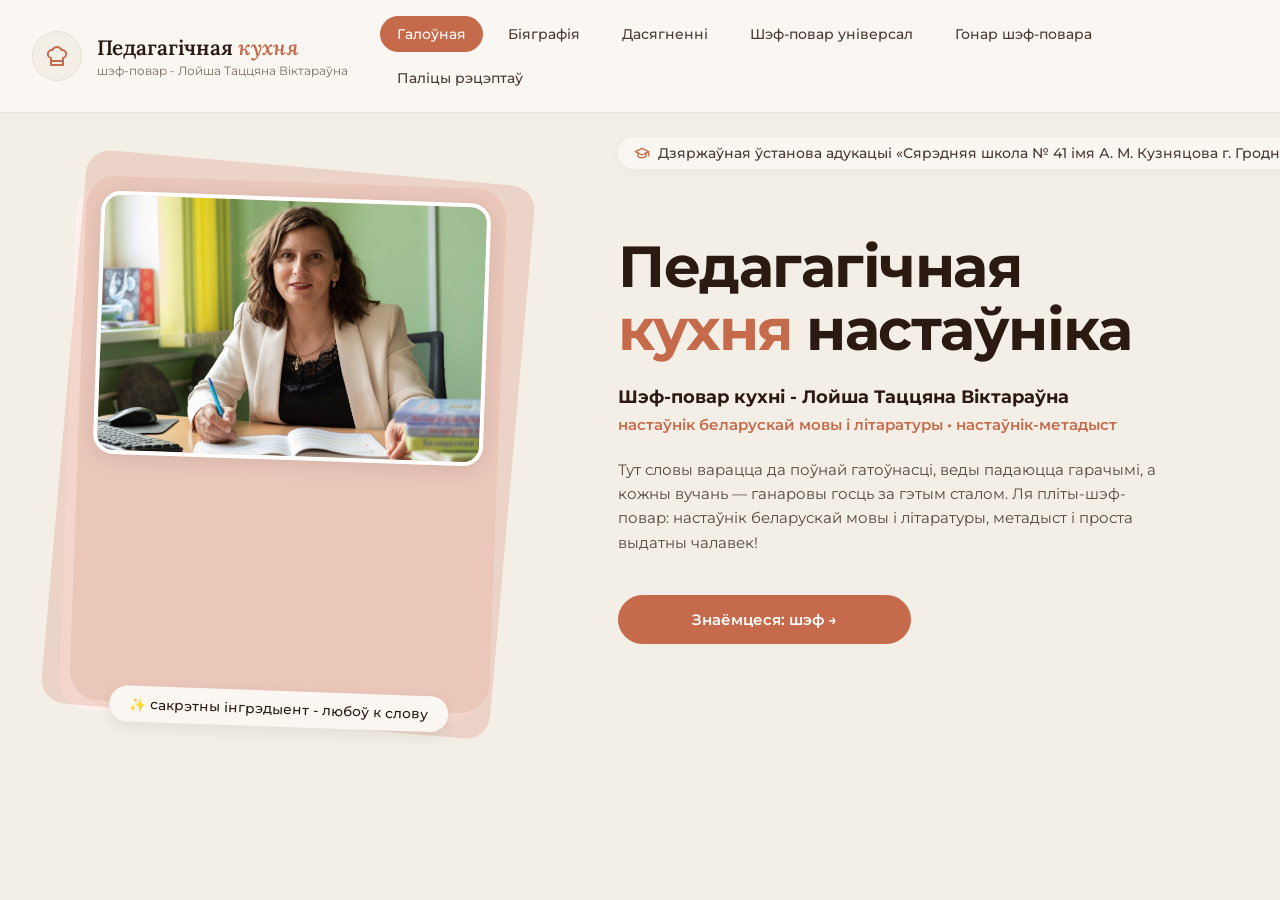
==== commit 977dbfa9: "Update index.html" ====
--- a/index.html
+++ b/index.html
@@ -48,7 +48,7 @@
         <div class="left">
             <div class="photo-wrap">
                 <img src="img/teacher.jpg" alt="Фотография педагога" class="teacher">
-                <div class="photo-badge">✨ сакрэтны інгрыдыент - любоў к слову</div>
+                <div class="photo-badge">✨ сакрэтны інгрэдыент - любоў к слову</div>
             </div>
         </div>
 
@@ -131,4 +131,4 @@
         <script src="script.js"></script>
 </body>
 
-</html>+</html>
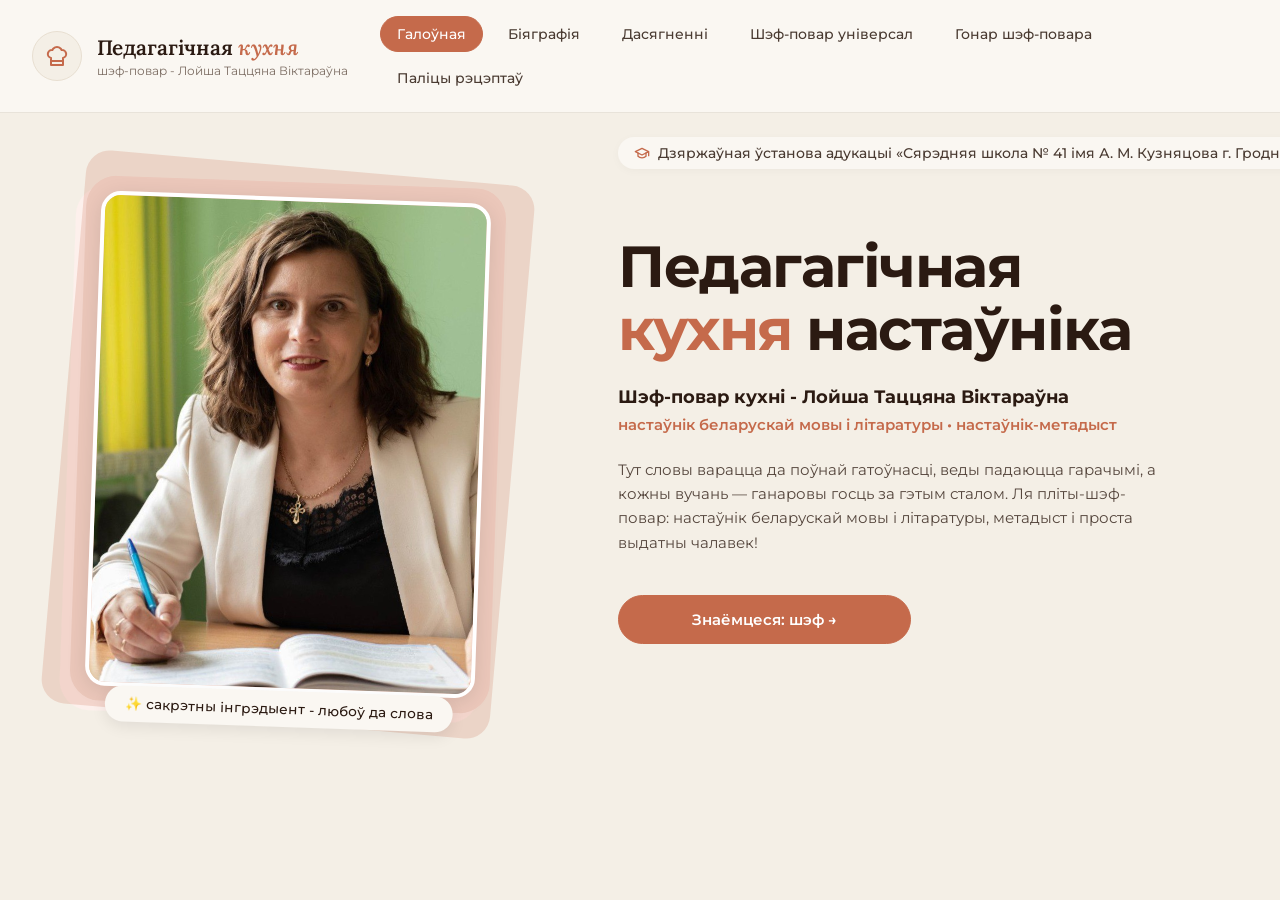
==== commit ccee6521: "Update index.html" ====
--- a/index.html
+++ b/index.html
@@ -48,7 +48,7 @@
         <div class="left">
             <div class="photo-wrap">
                 <img src="img/teacher.jpg" alt="Фотография педагога" class="teacher">
-                <div class="photo-badge">✨ сакрэтны інгрэдыент - любоў к слову</div>
+                <div class="photo-badge">✨ сакрэтны інгрэдыент - любоў да слова</div>
             </div>
         </div>
 
--- a/style.css
+++ b/style.css
@@ -7319,4 +7319,98 @@
 .lightbox.single-image .lightbox-prev,
 .lightbox.single-image .lightbox-next {
     display: none;
-}+}
+
+/* ========================================== */
+/* ВЫПРАЎЛЕННЕ ПАМЕРУ ФОТА НА ГАЛОЎНАЙ І БІЯГРАФІІ */
+/* ========================================== */
+
+/* Агульнае правіла для ўсіх выяў у асноўным кантэнтэры */
+.main-content img, 
+.biography-main img,
+main img {
+    max-width: 100%;
+    height: auto;
+    display: block;
+    object-fit: cover;
+}
+
+/* Калі фота ў біяграфіі знаходзіцца ў нейкім блоку/картцы */
+.biography-photo,
+.bio-photo,
+.biography-main .photo-wrap {
+    width: 100%;
+    max-width: 500px; /* Максімальная шырыня фота */
+    margin: 0 auto 20px; /* Цэнтруем */
+    border-radius: 15px;
+    overflow: hidden;
+    box-shadow: 0 4px 15px rgba(0,0,0,0.1);
+}
+
+.biography-photo img,
+.bio-photo img,
+.biography-main .photo-wrap img {
+    width: 100%;
+    height: auto;
+    border-radius: 15px;
+    transition: transform 0.3s ease;
+}
+
+/* Эфект пры навядзенні (калі трэба) */
+.biography-photo img:hover,
+.biography-main .photo-wrap img:hover {
+    transform: scale(1.02);
+}
+
+/* Калі на галоўнай ёсць фота ў выглядзе картак */
+.home-photo-grid img,
+.main-page img {
+    width: 100%;
+    height: 300px; /* Фіксаваная вышыня для роўнасці */
+    object-fit: cover;
+    border-radius: 15px;
+}
+
+/* Спецыяльна для фота, якія могуць быць вузкімі (партрэты) */
+.portrait-img {
+    max-width: 400px;
+    margin: 0 auto;
+}
+
+/* ========================================== */
+/* ВЫПРАЎЛЕННЕ РАСЦЯГВАННЯ ФОТА Ў БІЯГРАФІІ */
+/* ========================================== */
+
+/* 1. Агульнае правіла для кантэйнера з фота (каб ён меў фіксаваныя памеры) */
+.biography-photo-wrap,
+.bio-image-container,
+.photo-frame {
+    position: relative;
+    width: 100%;
+    height: 500px; /* Пастаўце патрэбную вышыню, напрыклад 400px або 500px */
+    border-radius: 20px;
+    overflow: hidden;
+    background-color: #f3ded6; /* Колер вашай ружовай рамкі */
+}
+
+/* 2. Галоўнае правіла для самога фота */
+.biography-photo-wrap img,
+.bio-image-container img,
+.photo-frame img {
+    width: 100%;
+    height: 100%;
+    object-fit: cover; /* Вось гэта прымушае фота запоўніць увесь блок */
+    object-position: center; /* Цэнтруе фота */
+    display: block;
+    /* Калі ў вас ёсць белая рамка вакол фота, пакіньце гэты радок, калі не - выдаліце */
+    /* border: 4px solid #fff; */ 
+    /* border-radius: 15px; */
+}
+
+/* 3. На выпадак, калі фота знаходзіцца ўнутры нейкага іншага класа */
+img.teacher,
+img.bio-img {
+    width: 100% !important;
+    height: 100% !important;
+    object-fit: cover !important;
+}
